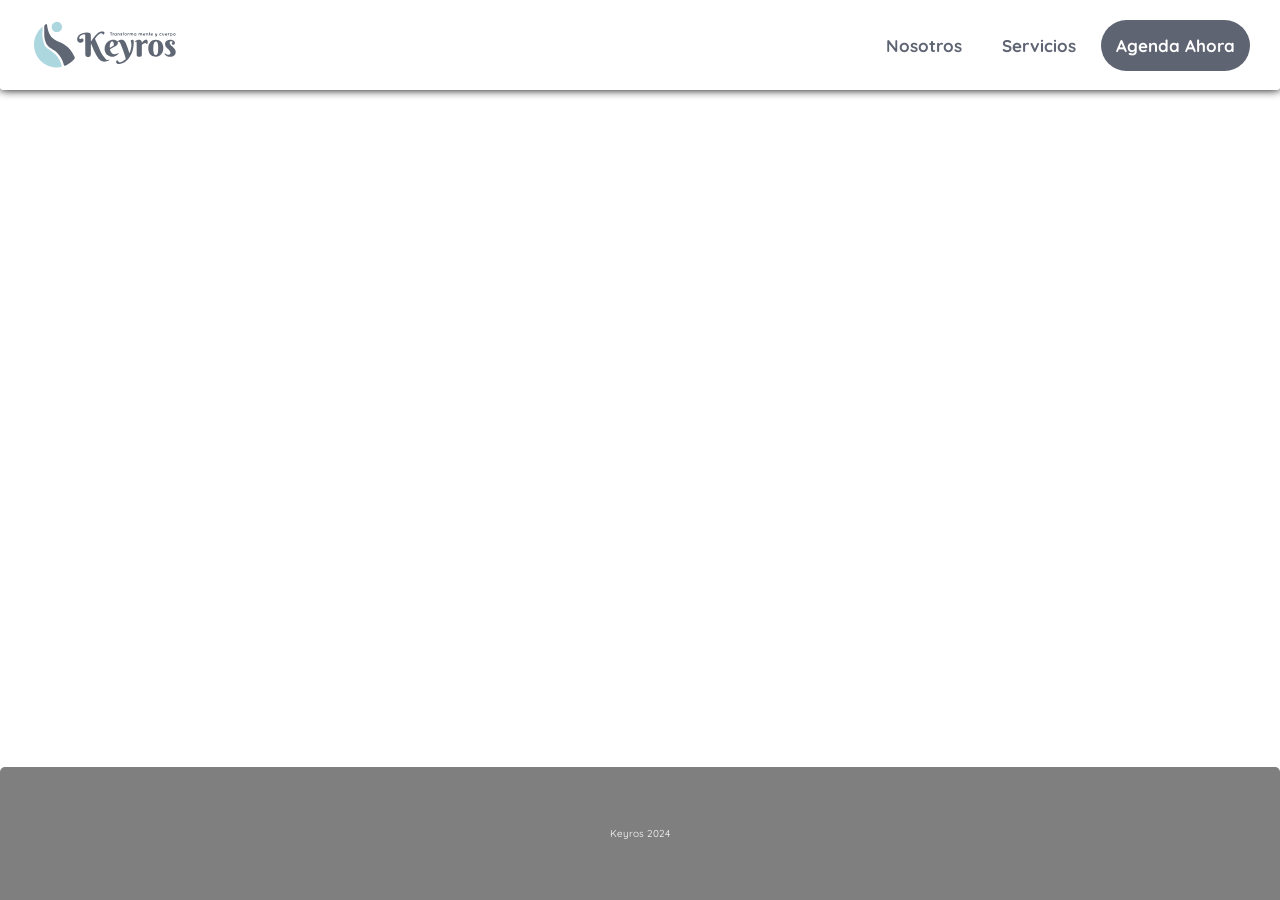
==== index.html @ 04be176e "header mobile, fondo, shadow menu" ====
<!DOCTYPE html>
<html lang="en">
<head>
    <meta charset="UTF-8">
    <meta name="viewport" content="width=device-width, initial-scale=1.0">
    <title>Keyros</title>
    <link rel="stylesheet" href="styles.css">
    <link rel="icon" type="image/png" href="/imgs/page__icon.png">
</head>
<body>

    <header class="header__container">


        <div class="logo">
            <img src="/imgs/logo_main.svg" alt="" class="logo__img">
        </div>

        <input type="checkbox" id="toggle__menu">
        <label for="toggle__menu">
            <img class="menu__icon" src="/imgs/bars-solid-full.svg" alt="">
        </label>
        
        <nav class="menu">
            <ul class="menu__list">
                <li class="menu__item"><a href="">Nosotros</a></li>
                <li class="menu__item"><a href="">Servicios</a></li>
                <li class="menu__item agenda"><a href="">Agenda Ahora</a></li>
            </ul>
        </nav>
        


    </header>

    <main>


    </main>

    <footer>
        <p>Keyros 2024</p>


    </footer>

    
</body>
</html>
---- styles.css ----
@import url('https://fonts.googleapis.com/css2?family=Berkshire+Swash&family=Oswald:wght@200..700&family=Pirata+One&family=Quicksand:wght@300..700&display=swap');



*{
    padding: 0;
    margin: 0;
    box-sizing: border-box;
}

:root{
    --main-light-blue:#add8df;
    --main-blue:#73d4e5;
    --main-dark-blue:#5e6472;
    --main-grey:#7f7f7f;
    --main-pink:#e68ab3;
    --main-orange:#e6a772;
    --main-text: Quicksand;
    --main-titles: Berkshire Swash;
}

html{
    font-size: 62.5%;
    font-family: var(--main-text);

}


body{
    display: flex;
    flex-direction: column;
    min-height: 100vh;
    
}

header {
    position: relative;
    background-color: white;
    height: 90px;
    padding: 0px 30px;
    display: flex;
    justify-content: space-between;
    align-items: center;
    border-radius: 0 0 3px 3px;
    box-shadow: 0 0 10px black;
}

.logo{
    width: 150px;
    height: 100%;
    
}

.logo__img{  
    display: block;
    object-fit: fill;
    height: 100%;
    width: 100%;

}

.menu__list{
    display: flex;
    list-style: none;
    gap: 10px;

}

a{
    text-decoration: none;
    color: var(--main-dark-blue);
    font-weight: bold;
    font-size: 1.7rem;
}

.menu__item{

    padding: 15px;

}


.agenda{

    background-color: var(--main-dark-blue);
    border-radius: 40px;
    
} 

.agenda>a{

    color: white;

}


footer {
    padding: 60px;
    background-color: var(--main-grey);
    text-align: center;
    margin-top: auto;
    border-radius: 5px 5px 0 0;

}

footer>p {
    color:white;
}

#toggle__menu,
.menu__icon {

    display: none;
    width: 50px;
    height: 100%;


}

@media (max-width: 600px) {


    .menu {
        position: absolute;
        top: 90px;
        left: 0;
        width: 0;
        height: 0;
        overflow: hidden;
        opacity: 0;
        border-radius: 0px 0px 5rem 0px;
        transition: width 0.3s ease, height 0.3s ease, opacity 0.3s ease, border-radius 0.3s ease;

    }



    .menu__list {
        width: 100%;
        height: 20rem;
        flex-direction: column;
        justify-content: center;
        align-items: center;
        position: absolute;
        left: 0;
        top: 0;
        

    }

    .menu__list li {
        width: 100%; 
        text-align: center;
        padding: 1.5rem 0;
        border-bottom: 1px solid var(--main-dark-blue);

    
    }

     .menu__list li:last-child {
        border-bottom: none;
    }

    .menu__icon {

        display: block;
        cursor: pointer;

    }

    #toggle__menu:checked ~ .menu{
        height: 20rem;
        width: 100%;
        opacity: 1;
        border-radius: 0px 0px 0px 0px;
    }

   

    header {
        flex-direction: row-reverse;
        height: 90px;
        transition: border-radius 0.3s ease;

    }

   header:has(#toggle__menu:checked) {
        border-radius: 0 0 0 0;
    }



}
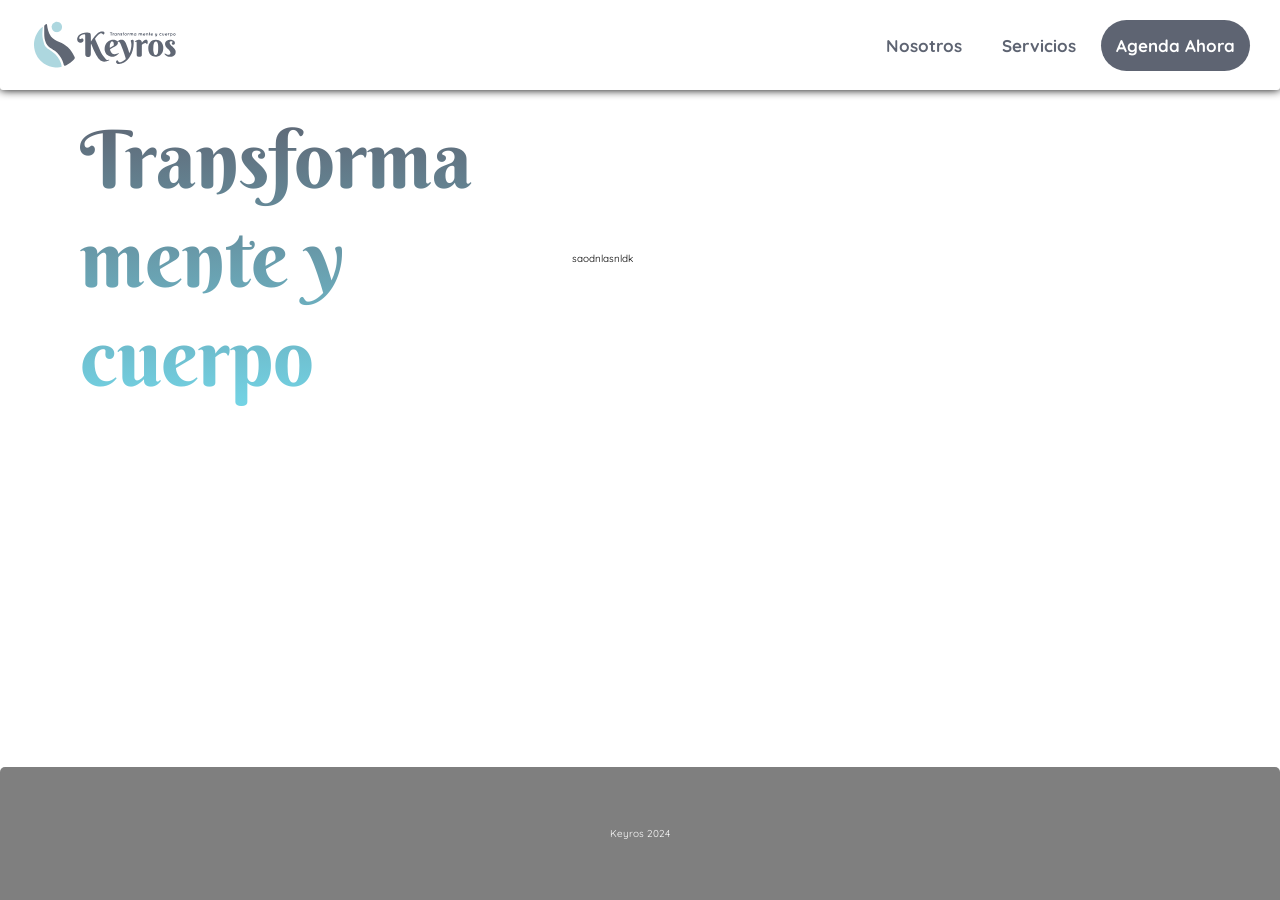
==== commit ed145544: "titull" ====
--- a/index.html
+++ b/index.html
@@ -1,12 +1,15 @@
 <!DOCTYPE html>
 <html lang="en">
+
 <head>
     <meta charset="UTF-8">
     <meta name="viewport" content="width=device-width, initial-scale=1.0">
     <title>Keyros</title>
     <link rel="stylesheet" href="styles.css">
+    <link rel="stylesheet" href="index.css">
     <link rel="icon" type="image/png" href="/imgs/page__icon.png">
 </head>
+
 <body>
 
     <header class="header__container">
@@ -16,11 +19,14 @@
             <img src="/imgs/logo_main.svg" alt="" class="logo__img">
         </div>
 
+        <div class=" logo logo__mobile"><img src="/imgs/page__icon.png" alt="" class="logo__img">
+        </div>
+
         <input type="checkbox" id="toggle__menu">
         <label for="toggle__menu">
             <img class="menu__icon" src="/imgs/bars-solid-full.svg" alt="">
         </label>
-        
+
         <nav class="menu">
             <ul class="menu__list">
                 <li class="menu__item"><a href="">Nosotros</a></li>
@@ -28,12 +34,32 @@
                 <li class="menu__item agenda"><a href="">Agenda Ahora</a></li>
             </ul>
         </nav>
-        
-
 
     </header>
 
     <main>
+
+        <section class="container__main__page">
+
+
+
+            <div class="main__title">
+
+                <h1>Transforma <br> mente y  <br>cuerpo </h1>
+
+            </div>
+
+            <div class="main__image">
+
+                <p>saodnlasnldk</p>
+
+
+            </div>
+
+
+
+
+        </section>
 
 
     </main>
@@ -44,6 +70,7 @@
 
     </footer>
 
-    
+
 </body>
+
 </html>
--- a/styles.css
+++ b/styles.css
@@ -34,7 +34,8 @@
 }
 
 header {
-    position: relative;
+    position: fixed;
+    width: 100%;
     background-color: white;
     height: 90px;
     padding: 0px 30px;
@@ -59,8 +60,14 @@
 
 }
 
+.logo__mobile{
+
+    display: none;
+}
+
 .menu__list{
     display: flex;
+    align-items: center;
     list-style: none;
     gap: 10px;
 
@@ -71,6 +78,13 @@
     color: var(--main-dark-blue);
     font-weight: bold;
     font-size: 1.7rem;
+    transition: all 0.3s;
+    
+}
+
+a:hover{
+
+    color: #73d4e5;
 }
 
 .menu__item{
@@ -84,13 +98,33 @@
 
     background-color: var(--main-dark-blue);
     border-radius: 40px;
+    transition: all 0.3s;
     
 } 
 
+.agenda:hover{
+
+    background-color: #73d4e5;
+    transform: translateY(-3px);
+
+}
+
 .agenda>a{
 
     color: white;
 
+}
+
+main{
+
+    margin-top: 90px;
+}
+
+h1{
+
+    font-family: var(--main-titles);
+    color: var(--main-dark-blue);
+    
 }
 
 
@@ -118,6 +152,18 @@
 }
 
 @media (max-width: 600px) {
+
+    .logo{
+
+        display: none;
+    }
+
+    .logo__mobile{
+
+        display: block;
+        height: 80%;
+        width: auto;
+    }
 
 
     .menu {
@@ -130,13 +176,14 @@
         opacity: 0;
         border-radius: 0px 0px 5rem 0px;
         transition: width 0.3s ease, height 0.3s ease, opacity 0.3s ease, border-radius 0.3s ease;
-
+        background-color: white;
     }
 
 
 
     .menu__list {
         width: 100%;
+        gap: 0;
         height: 20rem;
         flex-direction: column;
         justify-content: center;
@@ -150,15 +197,18 @@
 
     .menu__list li {
         width: 100%; 
-        text-align: center;
-        padding: 1.5rem 0;
+        display: flex;
+        align-items: center;
+        justify-content: center;
+        padding: 2rem 0;
+        /* border-bottom: 1px solid var(--main-dark-blue); */
+
+    
+    }
+
+     .menu__list li:first-child {
         border-bottom: 1px solid var(--main-dark-blue);
-
-    
-    }
-
-     .menu__list li:last-child {
-        border-bottom: none;
+        border-top: 1px solid var(--main-dark-blue);
     }
 
     .menu__icon {
--- a/index.css
+++ b/index.css
@@ -0,0 +1,24 @@
+main{
+    padding: 20px 80px;
+
+}
+
+.container__main__page{
+
+    display: flex;
+    align-items: center;
+    gap: 100px;
+
+}
+
+
+
+h1{
+
+ font-size: 80px;
+ font-weight: 500;
+ background: linear-gradient(to bottom, var(--main-dark-blue), var(--main-blue));
+ -webkit-background-clip: text;
+background-clip: text;
+-webkit-text-fill-color: transparent;
+}
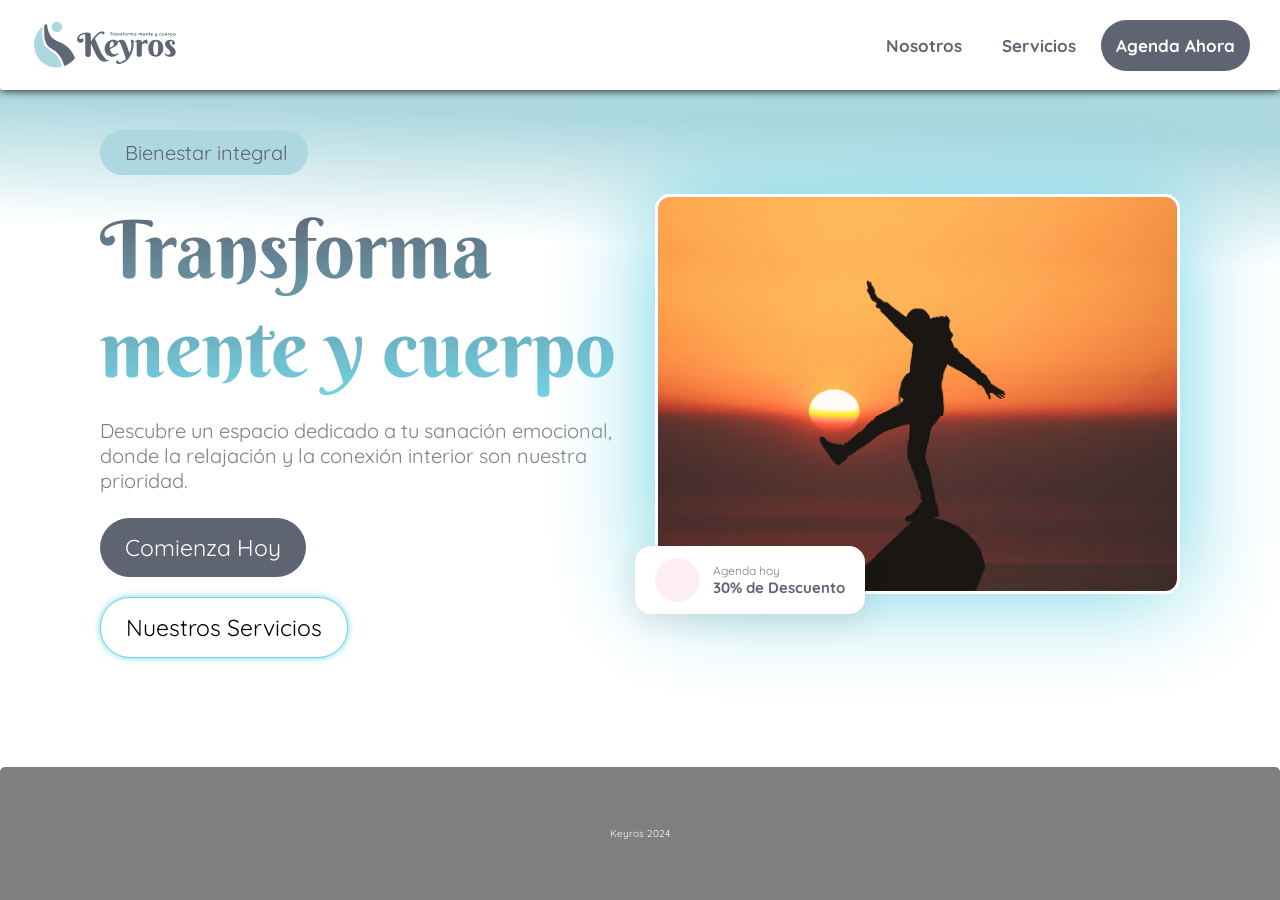
==== commit 4224c621: "primera pagina" ====
--- a/index.html
+++ b/index.html
@@ -45,16 +45,41 @@
 
             <div class="main__title">
 
-                <h1>Transforma <br> mente y  <br>cuerpo </h1>
+                <div class="floating__text">
+                    <p><img src="" alt=""> Bienestar integral</p>
+                </div>
 
+                <h1>Transforma <br> mente y cuerpo </h1>
+                <div class="menu__buttons">
+
+                    <p class="description__text">Descubre un espacio dedicado a tu sanación emocional, donde la relajación y la conexión interior
+                        son nuestra prioridad.</p>
+
+                    <button class="start">
+                        <p>Comienza Hoy</p>
+                    </button>
+                    <button class="services">
+                        <p>Nuestros Servicios</p>
+                    </button>
+
+
+                </div>
             </div>
 
             <div class="main__image">
 
-                <p>saodnlasnldk</p>
+                <img src="/imgs/contraluz-silueta-atardecer.jpg" alt="">
+                <div class="float__card">
+                    <div class="float__card__icon">
+                        <img src="/imgs/icono-hoja.svg" alt="">
+                    </div>
+                    <div>
+                        <p class="float__card__label">Agenda hoy</p>
+                        <p class="float__card__texto">30% de Descuento</p>
+                    </div>
 
 
-            </div>
+                </div>
 
 
 
--- a/styles.css
+++ b/styles.css
@@ -23,6 +23,11 @@
     font-size: 62.5%;
     font-family: var(--main-text);
 
+}
+
+button{
+
+    font-family: var(--main-text);
 }
 
 
@@ -44,6 +49,7 @@
     align-items: center;
     border-radius: 0 0 3px 3px;
     box-shadow: 0 0 10px black;
+    z-index: 10;
 }
 
 .logo{
--- a/index.css
+++ b/index.css
@@ -1,24 +1,185 @@
-main{
+main {
     padding: 20px 80px;
+background: RGBA(173, 216, 223, 100);
+background: linear-gradient(182deg,rgba(173, 216, 223, 1) 8%, rgba(255, 255, 255, 1) 27%);
+}
+
+.container__main__page {
+
+    display: flex;
+    flex-wrap: wrap;
+    align-items: center;
+    gap: 30px;
+    height: fit-content;
+    width: 100%;
+    padding: 20px;
+    
+
 
 }
 
-.container__main__page{
+.main__title {
+
+    flex: 1 1 350px;
+
+}
+
+.main__image {
+    width: 200px;
+    position: relative;
+    box-shadow: 0 0 100px var(--main-blue);
+    flex: 1 1 350px;
+    height: 400px;
+    border-radius: 15px;
+    transition: all 0.3s;
+
+
+
+}
+
+.main__image:hover{
+
+    transform: rotate(1deg) scale(1.02);
+
+
+}
+
+.main__image>img {
+    height: 100%;
+    width: 100%;
+    object-fit: cover;
+    border-radius: 15px;
+    border: 3px white solid;
+
+
+
+}
+
+.float__card {
+    position: absolute;
+    bottom: -20px;
+    left: -20px;
+    background: white;
+    border-radius: 16px;
+    padding: 12px 20px;
+    display: flex;
+    align-items: center;
+    gap: 14px;
+    box-shadow: 0 8px 30px rgba(0, 0, 0, 0.1);
+}
+
+.float__card__icon {
+    width: 44px;
+    height: 44px;
+    background: rgba(230, 138, 179, 0.15);
+    border-radius: 50%;
+    display: flex;
+    align-items: center;
+    justify-content: center;
+}
+
+.float__card__label {
+    font-size: 1.2rem;
+    color: var(--main-grey);
+}
+
+.float__card__texto {
+    font-size: 1.5rem;
+    font-weight: bold;
+    color: var(--main-dark-blue);
+}
+
+.menu__buttons {
 
     display: flex;
-    align-items: center;
-    gap: 100px;
+    flex-direction: column;
+
+
+
+
+}
+
+.floating__text {
+    width: fit-content;
+    background-color: var(--main-light-blue);
+    padding: 10px 20px;
+    border-radius: 30px;
+    color: var(--main-dark-blue);
+    font-size: 2rem;
+    margin-bottom: 25px;
+
+
+
+}
+
+.start,
+.services {
+    background-color: white;
+    width: fit-content;
+    border-radius: 30px;
+    font-size: 2.3rem;
+    padding: 15px 25px;
+    border: none;
+
+
+
+}
+
+.start {
+    margin-bottom: 20px;
+    color: white;
+    background-color: var(--main-dark-blue);
+    transition: all 0.3s;
+
+}
+
+.start:hover {
+
+    transform: translatey(-3px);
+    background-color: var(--main-blue);
+
+
+}
+
+.services {
+
+    border: solid 1px var(--main-blue);
+    box-shadow: 0 0 7px var(--main-blue);
+    transition: all 0.2s;
+
+
+}
+
+.services:hover {
+
+    background-color: #7f7f7f3f;
+
+
+
+}
+
+
+.description__text {
+
+    color: var(--main-grey);
+    font-size: 2rem;
+    margin-bottom: 25px;
+
+
 
 }
 
 
 
-h1{
 
- font-size: 80px;
- font-weight: 500;
- background: linear-gradient(to bottom, var(--main-dark-blue), var(--main-blue));
- -webkit-background-clip: text;
-background-clip: text;
--webkit-text-fill-color: transparent;
+h1 {
+
+    font-size: clamp(8rem, 6vw, 9rem);
+    font-weight: 500;
+    width: 100%;
+    background: linear-gradient(to bottom, var(--main-dark-blue), var(--main-blue));
+    -webkit-background-clip: text;
+    background-clip: text;
+    -webkit-text-fill-color: transparent;
+    margin-bottom: 20px;
 }
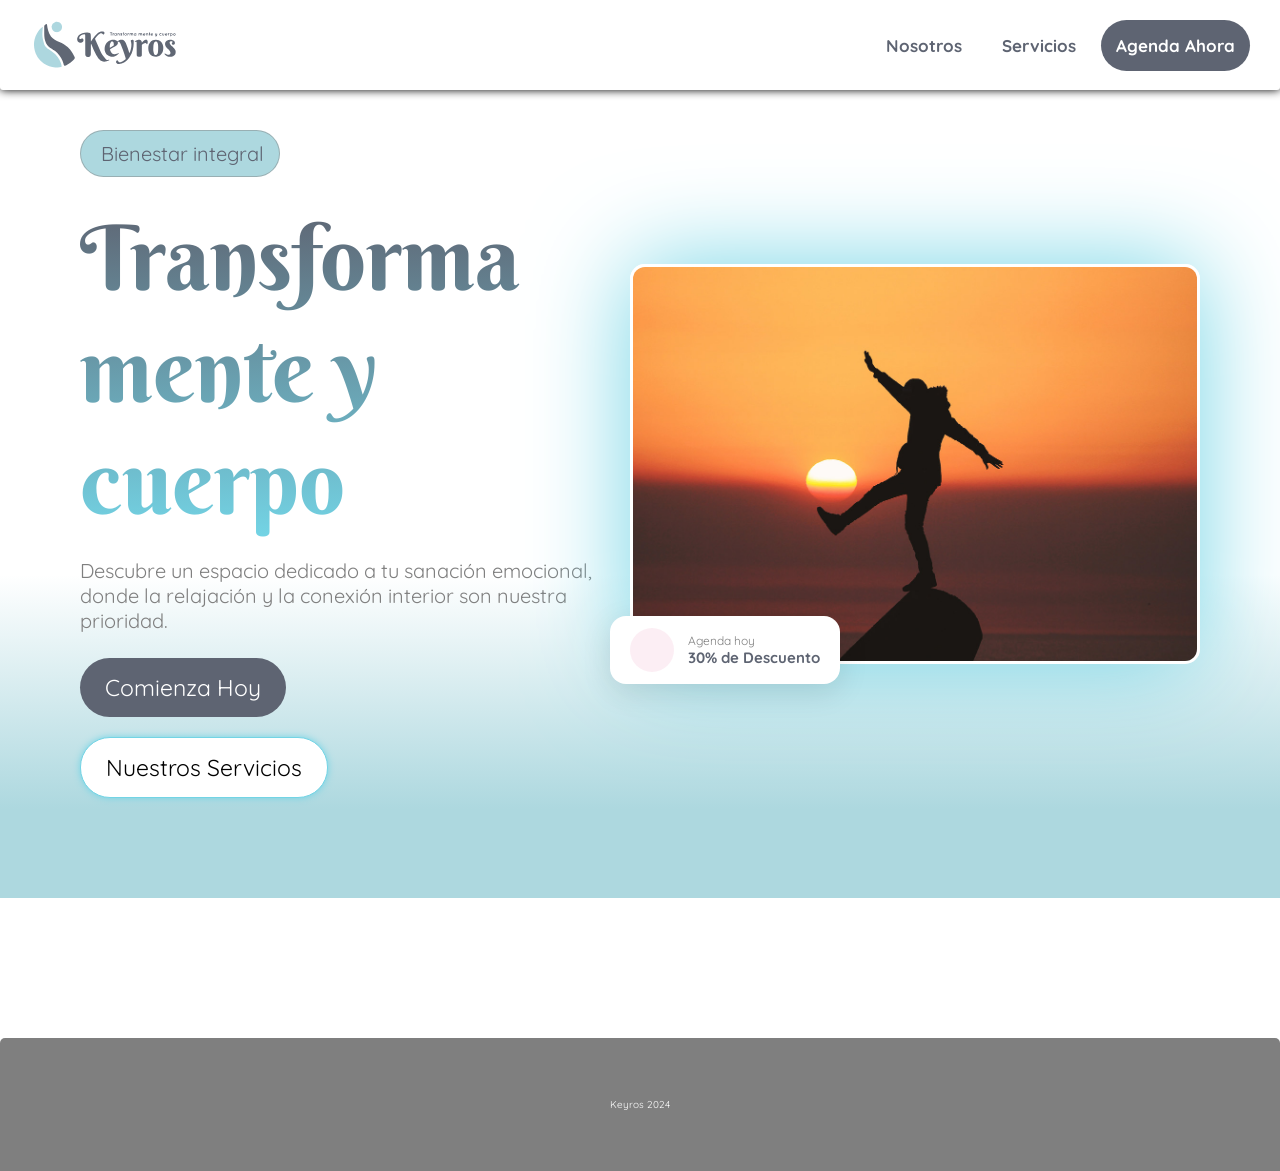
==== commit f25e4884: "mejora titulo" ====
--- a/index.html
+++ b/index.html
@@ -12,7 +12,7 @@
 
 <body>
 
-    <header class="header__container">
+    <header class="header__container ">
 
 
         <div class="logo">
@@ -39,7 +39,7 @@
 
     <main>
 
-        <section class="container__main__page">
+        <section class="container__main__page background__gradient1">
 
 
 
@@ -49,7 +49,7 @@
                     <p><img src="" alt=""> Bienestar integral</p>
                 </div>
 
-                <h1>Transforma <br> mente y cuerpo </h1>
+                <h1>Transforma mente y cuerpo </h1>
                 <div class="menu__buttons">
 
                     <p class="description__text">Descubre un espacio dedicado a tu sanación emocional, donde la relajación y la conexión interior
@@ -86,6 +86,12 @@
 
         </section>
 
+        <section class="container__main__page">
+
+
+
+        </section>
+
 
     </main>
 
--- a/styles.css
+++ b/styles.css
@@ -167,7 +167,7 @@
     .logo__mobile{
 
         display: block;
-        height: 80%;
+        height: 55%;
         width: auto;
     }
 
--- a/index.css
+++ b/index.css
@@ -1,8 +1,5 @@
-main {
-    padding: 20px 80px;
-background: RGBA(173, 216, 223, 100);
-background: linear-gradient(182deg,rgba(173, 216, 223, 1) 8%, rgba(255, 255, 255, 1) 27%);
-}
+
+
 
 .container__main__page {
 
@@ -12,15 +9,22 @@
     gap: 30px;
     height: fit-content;
     width: 100%;
-    padding: 20px;
+    padding: 40px 80px 100px 80px;
     
+    
+}
+.background__gradient1{
+
+    background: RGBA(173, 216, 223, 100);
+    background: linear-gradient(0deg,rgba(173, 216, 223, 1) 11%, rgba(255, 255, 255, 1) 40%);
 
 
 }
 
 .main__title {
 
-    flex: 1 1 350px;
+    flex: 1 1 300px;
+    min-width: 0;
 
 }
 
@@ -102,8 +106,9 @@
 .floating__text {
     width: fit-content;
     background-color: var(--main-light-blue);
-    padding: 10px 20px;
+    padding: 10px 15px;
     border-radius: 30px;
+    border: 1px solid #7f7f7f75;
     color: var(--main-dark-blue);
     font-size: 2rem;
     margin-bottom: 25px;
@@ -174,7 +179,7 @@
 
 h1 {
 
-    font-size: clamp(8rem, 6vw, 9rem);
+    font-size: clamp(5.5rem, 10vw, 9rem);
     font-weight: 500;
     width: 100%;
     background: linear-gradient(to bottom, var(--main-dark-blue), var(--main-blue));
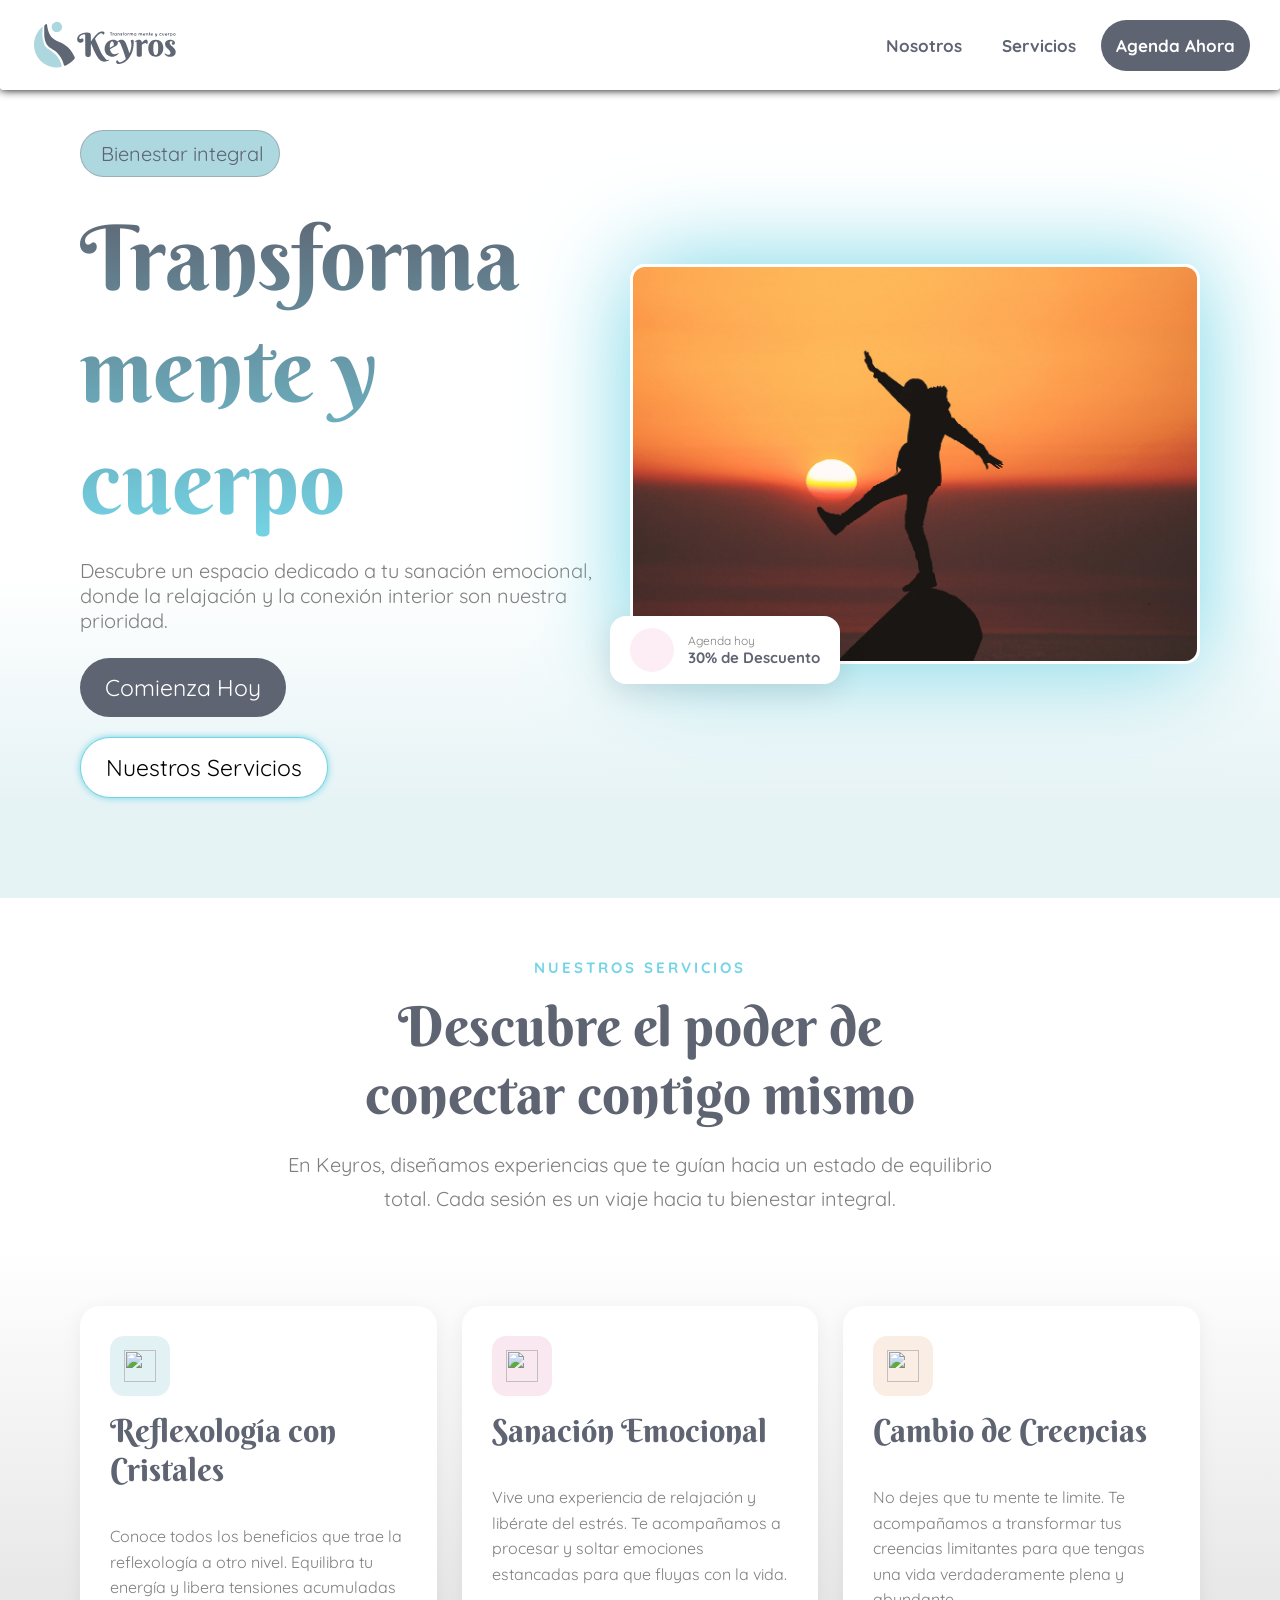
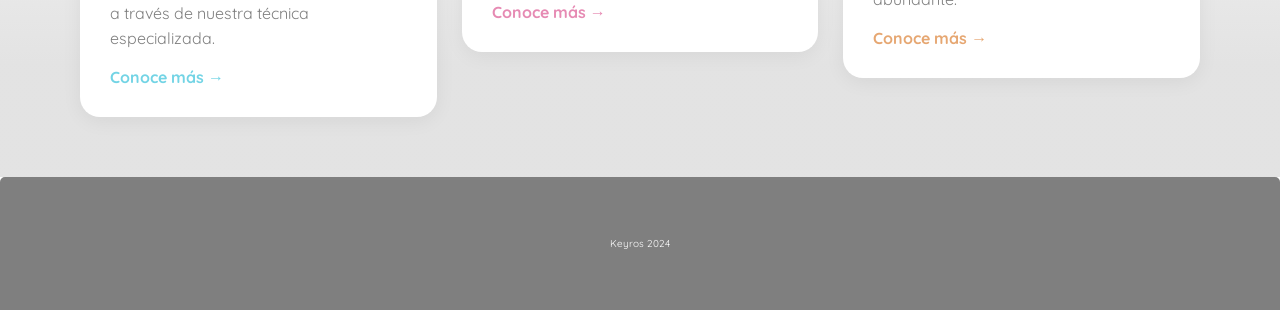
==== commit eb0acdf6: "cards pagina principal" ====
--- a/index.html
+++ b/index.html
@@ -52,7 +52,8 @@
                 <h1>Transforma mente y cuerpo </h1>
                 <div class="menu__buttons">
 
-                    <p class="description__text">Descubre un espacio dedicado a tu sanación emocional, donde la relajación y la conexión interior
+                    <p class="description__text">Descubre un espacio dedicado a tu sanación emocional, donde la
+                        relajación y la conexión interior
                         son nuestra prioridad.</p>
 
                     <button class="start">
@@ -69,6 +70,7 @@
             <div class="main__image">
 
                 <img src="/imgs/contraluz-silueta-atardecer.jpg" alt="">
+                
                 <div class="float__card">
                     <div class="float__card__icon">
                         <img src="/imgs/icono-hoja.svg" alt="">
@@ -80,23 +82,75 @@
 
 
                 </div>
+            </div>
 
 
 
 
         </section>
 
-        <section class="container__main__page">
+        <section class="services__header">
 
+            <p class="services__text">Nuestros Servicios</p>
 
+            <h2 class="services__title">Descubre el poder de <br> conectar contigo mismo</h2>
+
+            <p class="services__subtitle">En Keyros, diseñamos experiencias que te guían hacia un estado de equilibrio
+
+                total. Cada sesión es un viaje hacia tu bienestar integral.</p>
 
         </section>
 
+
+        <section class="cards__section background__gradient2">
+
+            <div class="service__card">
+                <div class="card__icon card__icon__blue">
+                    <img src="" alt="">
+                </div>
+
+                <h3 class="card__title">Reflexología con Cristales</h3>
+
+                <p class="card__description">Conoce todos los beneficios que trae la reflexología a otro nivel.
+                    Equilibra tu energía y libera tensiones acumuladas a través de nuestra técnica especializada.</p>
+
+                <a href="" class="card__link  link__color__blue">Conoce más →</a>
+            </div>
+
+            <div class="service__card">
+                <div class="card__icon card__icon__pink">
+                    <img src="" alt="">
+                </div>
+
+                <h3 class="card__title">Sanación Emocional</h3>
+
+                <p class="card__description">Vive una experiencia de relajación y libérate del estrés. Te acompañamos a
+                    procesar y soltar emociones estancadas para que fluyas con la vida.</p>
+
+                <a href="" class="card__link  link__color__pink">Conoce más →</a>
+            </div>
+
+            <div class="service__card">
+                <div class="card__icon card__icon__orange">
+                    <img src="" alt="">
+                </div>
+
+                <h3 class="card__title">Cambio de Creencias</h3>
+
+                <p class="card__description">No dejes que tu mente te limite. Te acompañamos a transformar tus creencias
+                    limitantes para que tengas una vida verdaderamente plena y abundante.</p>
+
+                <a href="" class="card__link link__color__orange">Conoce más →</a>
+            </div>
+
+        </section>
 
     </main>
 
     <footer>
         <p>Keyros 2024</p>
+
+
 
 
     </footer>
--- a/styles.css
+++ b/styles.css
@@ -2,40 +2,40 @@
 
 
 
-*{
+* {
     padding: 0;
     margin: 0;
     box-sizing: border-box;
 }
 
-:root{
-    --main-light-blue:#add8df;
-    --main-blue:#73d4e5;
-    --main-dark-blue:#5e6472;
-    --main-grey:#7f7f7f;
-    --main-pink:#e68ab3;
-    --main-orange:#e6a772;
+:root {
+    --main-light-blue: #add8df;
+    --main-blue: #73d4e5;
+    --main-dark-blue: #5e6472;
+    --main-grey: #7f7f7f;
+    --main-pink: #e68ab3;
+    --main-orange: #e6a772;
     --main-text: Quicksand;
     --main-titles: Berkshire Swash;
 }
 
-html{
+html {
     font-size: 62.5%;
     font-family: var(--main-text);
 
 }
 
-button{
+button {
 
     font-family: var(--main-text);
 }
 
 
-body{
+body {
     display: flex;
     flex-direction: column;
     min-height: 100vh;
-    
+
 }
 
 header {
@@ -52,13 +52,13 @@
     z-index: 10;
 }
 
-.logo{
+.logo {
     width: 150px;
     height: 100%;
-    
-}
-
-.logo__img{  
+
+}
+
+.logo__img {
     display: block;
     object-fit: fill;
     height: 100%;
@@ -66,12 +66,12 @@
 
 }
 
-.logo__mobile{
+.logo__mobile {
 
     display: none;
 }
 
-.menu__list{
+.menu__list {
     display: flex;
     align-items: center;
     list-style: none;
@@ -79,58 +79,58 @@
 
 }
 
-a{
+a {
     text-decoration: none;
     color: var(--main-dark-blue);
     font-weight: bold;
     font-size: 1.7rem;
     transition: all 0.3s;
-    
-}
-
-a:hover{
+
+}
+
+a:hover {
 
     color: #73d4e5;
 }
 
-.menu__item{
+.menu__item {
 
     padding: 15px;
 
 }
 
 
-.agenda{
+.agenda {
 
     background-color: var(--main-dark-blue);
     border-radius: 40px;
     transition: all 0.3s;
-    
-} 
-
-.agenda:hover{
+
+}
+
+.agenda:hover {
 
     background-color: #73d4e5;
     transform: translateY(-3px);
 
 }
 
-.agenda>a{
+.agenda>a {
 
     color: white;
 
 }
 
-main{
+main {
 
     margin-top: 90px;
 }
 
-h1{
+h1 {
 
     font-family: var(--main-titles);
     color: var(--main-dark-blue);
-    
+
 }
 
 
@@ -144,7 +144,7 @@
 }
 
 footer>p {
-    color:white;
+    color: white;
 }
 
 #toggle__menu,
@@ -159,12 +159,12 @@
 
 @media (max-width: 600px) {
 
-    .logo{
+    .logo {
 
         display: none;
     }
 
-    .logo__mobile{
+    .logo__mobile {
 
         display: block;
         height: 55%;
@@ -197,22 +197,22 @@
         position: absolute;
         left: 0;
         top: 0;
-        
+
 
     }
 
     .menu__list li {
-        width: 100%; 
+        width: 100%;
         display: flex;
         align-items: center;
         justify-content: center;
         padding: 2rem 0;
         /* border-bottom: 1px solid var(--main-dark-blue); */
 
-    
-    }
-
-     .menu__list li:first-child {
+
+    }
+
+    .menu__list li:first-child {
         border-bottom: 1px solid var(--main-dark-blue);
         border-top: 1px solid var(--main-dark-blue);
     }
@@ -224,14 +224,14 @@
 
     }
 
-    #toggle__menu:checked ~ .menu{
+    #toggle__menu:checked~.menu {
         height: 20rem;
         width: 100%;
         opacity: 1;
         border-radius: 0px 0px 0px 0px;
     }
 
-   
+
 
     header {
         flex-direction: row-reverse;
@@ -240,11 +240,10 @@
 
     }
 
-   header:has(#toggle__menu:checked) {
+    header:has(#toggle__menu:checked) {
         border-radius: 0 0 0 0;
     }
 
 
 
-}
-
+}
--- a/index.css
+++ b/index.css
@@ -12,14 +12,22 @@
     padding: 40px 80px 100px 80px;
     
     
+    
 }
 .background__gradient1{
 
     background: RGBA(173, 216, 223, 100);
-    background: linear-gradient(0deg,rgba(173, 216, 223, 1) 11%, rgba(255, 255, 255, 1) 40%);
-
-
-}
+    background: linear-gradient(0deg,#add8df50 11%, rgba(255, 255, 255, 1) 40%);
+
+
+}
+
+.background__gradient2{
+
+    background: #7F7F7F;
+    background: linear-gradient(0deg,rgba(127, 127, 127, 0.22) 21%, rgba(255, 255, 255, 1) 100%);
+}
+
 
 .main__title {
 
@@ -29,7 +37,7 @@
 }
 
 .main__image {
-    width: 200px;
+    
     position: relative;
     box-shadow: 0 0 100px var(--main-blue);
     flex: 1 1 350px;
@@ -174,9 +182,6 @@
 
 }
 
-
-
-
 h1 {
 
     font-size: clamp(5.5rem, 10vw, 9rem);
@@ -187,4 +192,179 @@
     background-clip: text;
     -webkit-text-fill-color: transparent;
     margin-bottom: 20px;
+
+}
+
+.services__header {
+    text-align: center;
+    padding: 60px 80px 30px 80px;
+    max-width: 900px;
+    margin: 0 auto;
+
+
+}
+
+.services__text {
+    font-size: 1.5rem;
+    font-weight: bold;
+    letter-spacing: 3px;
+    text-transform: uppercase;
+    color: var(--main-blue);
+    margin-bottom: 15px;
+
+}
+
+.services__title {
+    font-family: var(--main-titles);
+    font-size: clamp(3rem, 5vw, 5.5rem);
+    color: var(--main-dark-blue);
+    margin-bottom: 20px;
+    font-weight: 500;
+
+    
+}
+
+.services__subtitle {
+    font-size: 2rem;
+    color: var(--main-grey);
+    line-height: 1.7;
+
+
+}
+
+
+
+.cards__section {
+    display: flex;
+    flex-wrap: wrap;       
+    gap: 25px;
+    padding: 60px 80px;
+    justify-content: center;
+
+
+}
+
+
+.service__card {
+    background: white;
+    border-radius: 20px;
+    padding: 30px;
+    flex: 1 1 250px;        
+    max-width: 500px;
+    height: fit-content;
+    box-shadow: 0 4px 20px rgba(0, 0, 0, 0.06);
+    display: flex;
+    flex-direction: column;
+    gap: 15px;
+    transition: all 0.3s;
+
+
+
+
+
+
+}
+
+.service__card:hover {
+
+    transform: translateY(-5px);
+    
+
+
+
+}
+
+
+.card__icon {
+    width: 60px;
+    height: 60px;
+    border-radius: 14px;
+    display: flex;
+    align-items: center;
+    justify-content: center;
+    padding: 14px;
+
+
+}
+
+.card__icon img {
+    width: 100%;
+    height: 100%;
+    object-fit: contain;
+
+
+}
+
+.card__icon__blue  { 
+    background-color: rgba(173, 216, 223, 0.35);
+    
+
+
+}
+.card__icon__pink   {
+     background-color: rgba(230, 138, 179, 0.2);  
+     
+
+
+    }
+.card__icon__orange { 
+    background-color: rgba(230, 167, 114, 0.2); 
+    
+    
+    
+}
+
+
+
+
+.card__title {
+    font-family: var(--main-titles);
+    font-size: 3.2rem;
+    color: var(--main-dark-blue);
+    font-weight: 500;
+
+
+}
+
+.card__description {
+    margin-top: 20px;
+    font-size: 1.6rem;
+    color: var(--main-grey);
+    line-height: 1.6;
+    flex: 1;            
+    
+    
+}
+
+.card__link {
+    font-size: 1.6rem;
+    font-weight: bold;
+    text-decoration: none;
+    transition: all 0.2s;
+
+
+}
+
+.link__color__pink{
+
+    color: var(--main-pink);
+
+
+}
+.link__color__blue{
+
+    color: var(--main-blue);
+
+
+}
+.link__color__orange{
+
+    color: var(--main-orange);
+
+
+}
+
+.card__link:hover {
+    color: var(--main-dark-blue);
+    letter-spacing: 0.5px;
 }
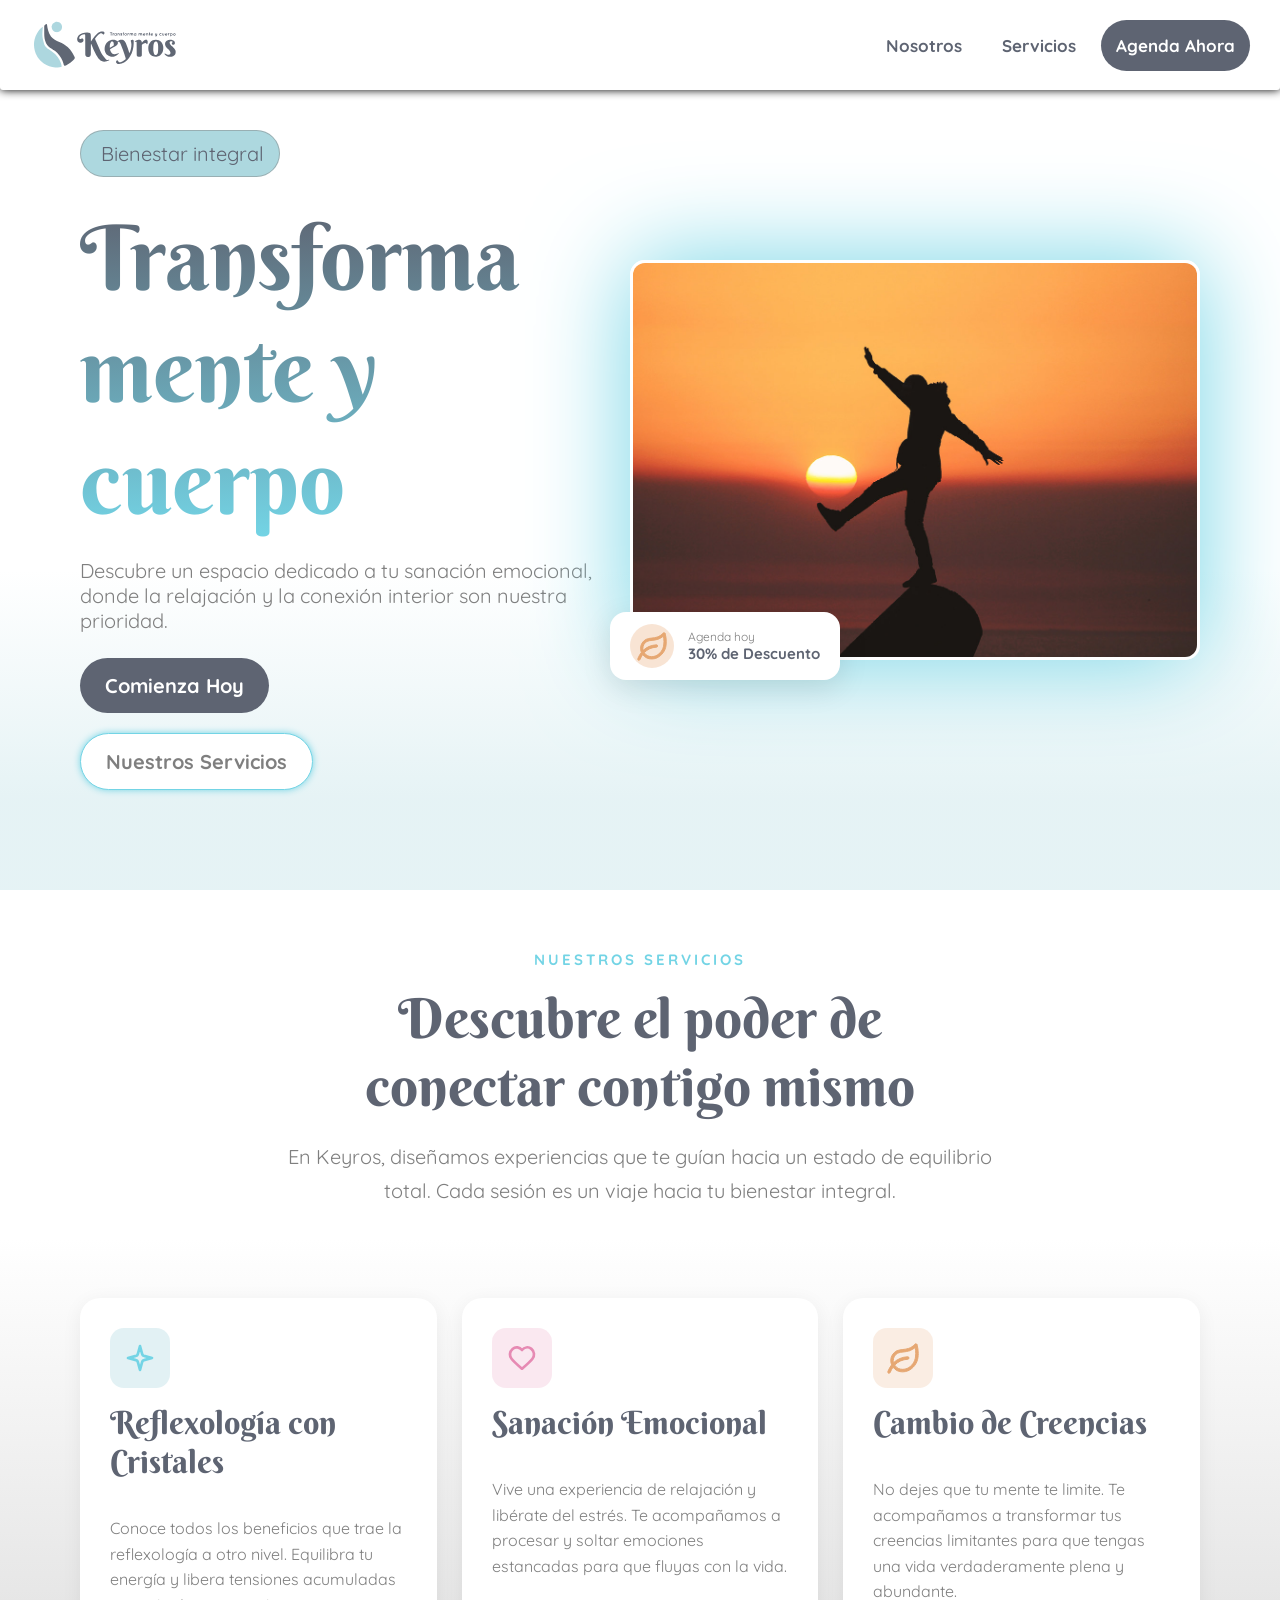
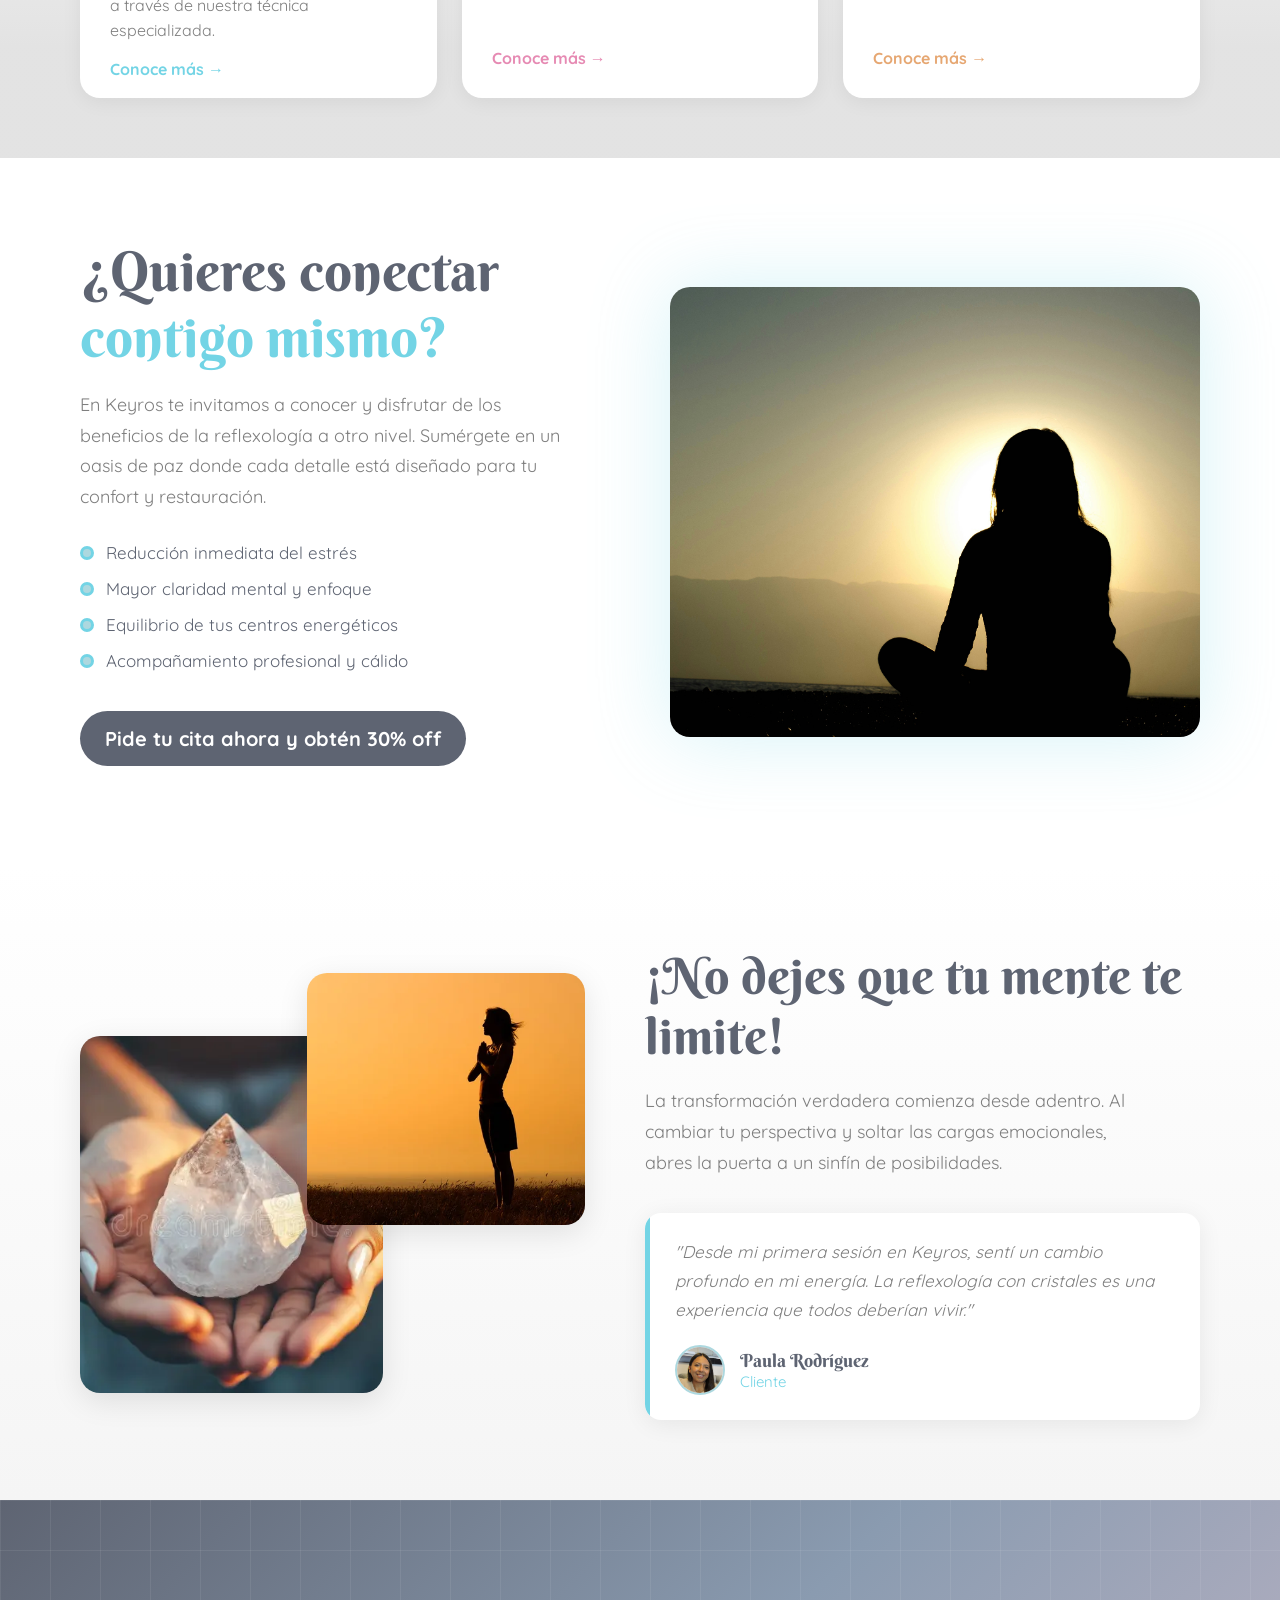
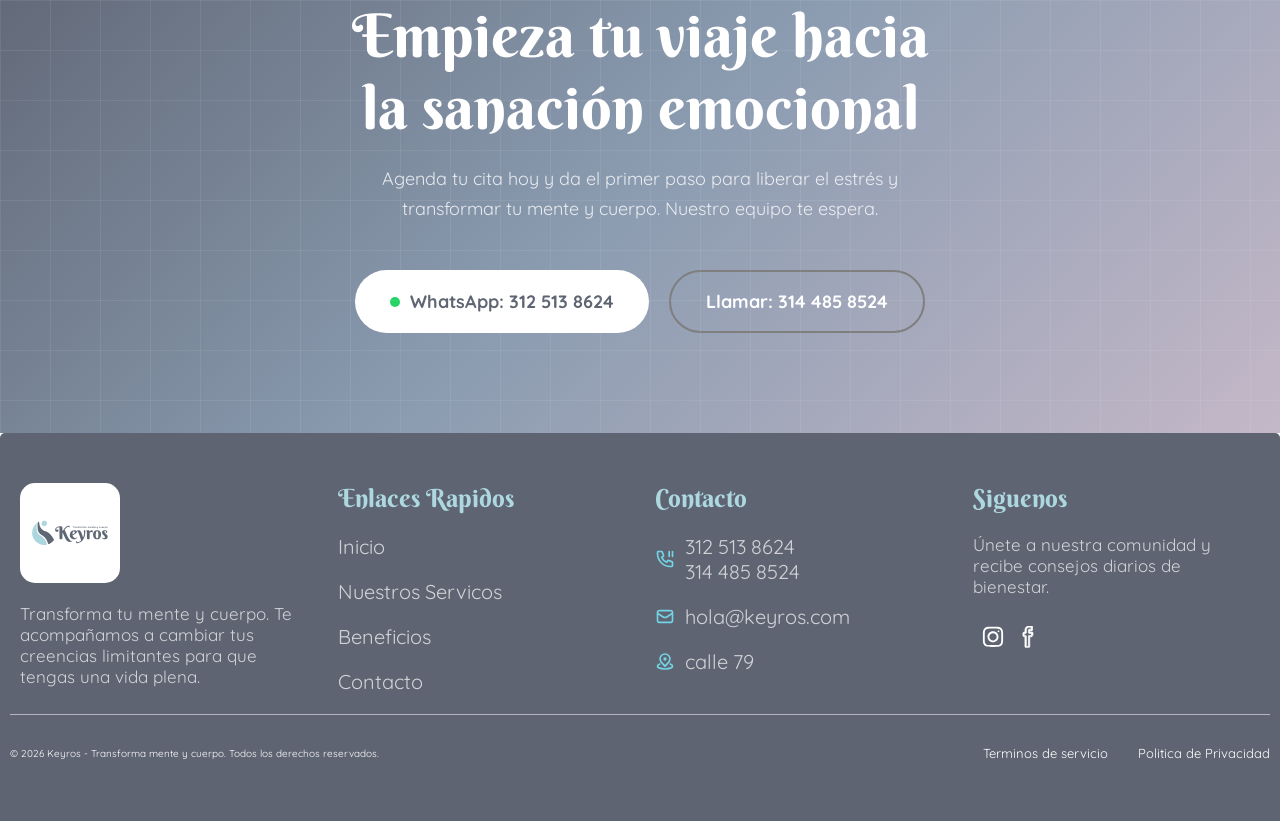
==== commit 60a2eab8: "primera pagina completa" ====
--- a/index.html
+++ b/index.html
@@ -70,10 +70,10 @@
             <div class="main__image">
 
                 <img src="/imgs/contraluz-silueta-atardecer.jpg" alt="">
-                
+
                 <div class="float__card">
                     <div class="float__card__icon">
-                        <img src="/imgs/icono-hoja.svg" alt="">
+                        <img src="/imgs/leaf-svgrepo-com.svg" alt="">
                     </div>
                     <div>
                         <p class="float__card__label">Agenda hoy</p>
@@ -106,7 +106,7 @@
 
             <div class="service__card">
                 <div class="card__icon card__icon__blue">
-                    <img src="" alt="">
+                    <img class="blue" src="/imgs/star-alt-4-svgrepo-com.svg" alt="">
                 </div>
 
                 <h3 class="card__title">Reflexología con Cristales</h3>
@@ -119,7 +119,7 @@
 
             <div class="service__card">
                 <div class="card__icon card__icon__pink">
-                    <img src="" alt="">
+                    <img class="pink" src="/imgs/heart-svgrepo-com.svg" alt="">
                 </div>
 
                 <h3 class="card__title">Sanación Emocional</h3>
@@ -132,7 +132,7 @@
 
             <div class="service__card">
                 <div class="card__icon card__icon__orange">
-                    <img src="" alt="">
+                    <img class="orange" src="/imgs/leaf-svgrepo-com.svg" alt="">
                 </div>
 
                 <h3 class="card__title">Cambio de Creencias</h3>
@@ -145,10 +145,218 @@
 
         </section>
 
+        <section class="benefits__section">
+
+
+            <div class="benefits__text">
+
+                <h2 class="benefits__title">
+
+                    ¿Quieres conectar <br>
+
+                    <span class="benefits__title__color">contigo mismo?</span>
+
+                </h2>
+
+                <p class="benefits__description">
+                    En Keyros te invitamos a conocer y disfrutar de los beneficios de la
+                    reflexología a otro nivel. Sumérgete en un oasis de paz donde cada
+                    detalle está diseñado para tu confort y restauración.
+                </p>
+
+                <ul class="benefits__list">
+
+                    <li class="benefit__item">
+
+                        <span class="benefit__dot"></span>
+                        Reducción inmediata del estrés
+
+                    </li>
+                    <li class="benefit__item">
+
+                        <span class="benefit__dot"></span>
+                        Mayor claridad mental y enfoque
+
+                    </li>
+                    <li class="benefit__item">
+
+                        <span class="benefit__dot"></span>
+                        Equilibrio de tus centros energéticos
+
+                    </li>
+                    <li class="benefit__item">
+
+                        <span class="benefit__dot"></span>
+                        Acompañamiento profesional y cálido
+
+                    </li>
+                </ul>
+                <button class="start">
+                    Pide tu cita ahora y obtén 30% off
+                </button>
+            </div>
+            <div class="benefits__img">
+                <img src="/imgs/señora_mirando_el_sol_relajada.jpg" alt="">
+            </div>
+        </section>
+
+        <section class="mind__section">
+
+            <div class="mind__imgs">
+
+                <div class="mind__img mind__img__1">
+                    <img src="imgs/mano_sostiene_cristales_real.webp" alt="">
+                </div>
+
+                <div class="mind__img mind__img__2">
+                    <img src="imgs/paz_persona_libre.jpg" alt="">
+                </div>
+
+            </div>
+
+            <div class="mind__content">
+
+                <h2 class="mind__title">¡No dejes que tu mente te limite!</h2>
+
+                <p class="mind__text">
+                    La transformación verdadera comienza desde adentro. Al cambiar tu
+                    perspectiva y soltar las cargas emocionales, abres la puerta a un
+                    sinfín de posibilidades.
+                </p>
+
+                <div class="testimonio">
+
+                    <div class="testimonial__separator"></div>
+
+                    <div class="testimonial__text">
+
+                        <p class="testimonial__opinion">
+                            "Desde mi primera sesión en Keyros, sentí un cambio profundo
+                            en mi energía. La reflexología con cristales es una experiencia
+                            que todos deberían vivir."
+                        </p>
+                        <div class="testimonial__person">
+                            <img src="/imgs/persona_testimonio.JPG" alt="" class="testimonial__img">
+                            <div>
+                                <p class="name">Paula Rodríguez</p>
+
+                                <p class="client">Cliente</p>
+                            </div>
+
+                        </div>
+                    </div>
+                </div>
+            </div>
+        </section>
+
+        <section class="call__section">
+            <div class="call__background"></div>
+            <div class="call__text">
+                <h2 class="call__title">Empieza tu viaje hacia <br> la sanación emocional</h2>
+                <p class="call__subtitle">
+                    Agenda tu cita hoy y da el primer paso para liberar el estrés y
+                    transformar tu mente y cuerpo. Nuestro equipo te espera.
+                </p>
+                <div class="call__buttons">
+                    <a href="https://wa.me/573125138624" target="_blank" class="call__button call__button__whats">
+                        <span class="call__dot__green"></span>
+                        WhatsApp: 312 513 8624
+                    </a>
+                    <a href="tel:+573144858524" class="call__button call__button__phone">
+                        Llamar: 314 485 8524
+                    </a>
+                </div>
+            </div>
+        </section>
+
     </main>
 
     <footer>
-        <p>Keyros 2024</p>
+        <div class="footer__text">
+            <div class="footer__text__section">
+                <div class="white__logo"><img src="/imgs/logo_main.svg"></div>
+                <div class="footer__paragraph">
+                    <p>Transforma tu mente y cuerpo. Te acompañamos a cambiar tus creencias limitantes para que tengas
+                        una vida plena.</p>
+                </div>
+
+            </div>
+            <div class="footer__text__section">
+                <div class="footer__section__title">
+                    <h3>Enlaces Rapidos</h3>
+                    <nav>
+                        <ul class="footer__list">
+
+                            <li class="footer__list__item"><a href="">Inicio</a></li>
+
+                            <li class="footer__list__item"><a href="">Nuestros Servicos</a></li>
+
+                            <li class="footer__list__item"><a href="">Beneficios</a></li>
+
+                            <li class="footer__list__item"><a href="">Contacto</a></li>
+
+                        </ul>
+                    </nav>
+                </div>
+
+            </div>
+            <div class="footer__text__section">
+                <div class="footer__section__title">
+                    <h3>Contacto</h3>
+                </div>
+                <nav>
+
+                    <ul class="footer__list">
+                        <li class="footer__list__item">
+                            <img src="/imgs/phone-pause-svgrepo-com.svg" alt="" class="footer__link__icon">
+                            <div class="numbers"><a href="">
+                                312 513 8624
+                            </a>
+                            <br>
+                            <a href="">
+                                314 485 8524
+                            </a></div>
+                        </li>
+
+                        <li class="footer__list__item"><img src="/imgs/mail-svgrepo-com.svg" alt="" class="footer__link__icon"><a href="">hola@keyros.com</a></li>
+
+                        <li class="footer__list__item"><img src="/imgs/map-pin-alt-svgrepo-com.svg" alt="" class="footer__link__icon"><a href="">calle 79</a></li>
+
+                    </ul>
+
+                </nav>
+
+            </div>
+            <div class="footer__text__section">
+                <div class="footer__section__title">
+                    <h3>Siguenos</h3>
+                </div>
+
+                <p class="footer__paragraph">Únete a nuestra comunidad y recibe consejos diarios de bienestar.</p>
+
+                <div class="footer__socials">
+
+                    <div class="footer_socials_img"><img class="footer__link__icon" src="imgs/instagram-svgrepo-com.svg" alt=""></div>
+                    <div class="footer_socials_img"><img class="footer__link__icon" src="imgs/facebook-svgrepo-com.svg" alt=""></div>
+
+
+                </div>
+
+
+
+            </div>
+
+        </div>
+        <div class="footer__brand">
+
+            <p class="brand">© 2026 Keyros - Transforma mente y cuerpo. Todos los derechos reservados.</p>
+
+            <ul class="terminos">
+                <li><a href="">Terminos de servicio</a></li>
+                <li><a href="">Politica de Privacidad</a></li>
+            </ul>
+
+        </div>
 
 
 
--- a/styles.css
+++ b/styles.css
@@ -24,6 +24,9 @@
     font-family: var(--main-text);
 
 }
+ul{
+    list-style: none;
+}
 
 button {
 
@@ -135,8 +138,8 @@
 
 
 footer {
-    padding: 60px;
-    background-color: var(--main-grey);
+    padding: 30px 10px;
+    background-color: var(--main-dark-blue);
     text-align: center;
     margin-top: auto;
     border-radius: 5px 5px 0 0;
@@ -156,6 +159,166 @@
 
 
 }
+
+
+.footer__text {
+
+    display: flex;
+    width: 100%;
+    justify-content: space-between;
+    
+    gap: 10px;
+
+}
+
+
+
+.white__logo {
+
+    
+    background-color: white;
+    border-radius: 15px;
+    width: 100px;
+    height: 100px;
+    padding: 10px 10px;
+    
+
+
+}
+
+.white__logo>img{
+
+    width: 100%;
+
+
+
+}
+
+.footer__text__section {
+    width: 25%;
+    color: var(--main-light-blue);
+    padding: 20px 10px;
+
+}
+
+
+.footer__section__title, .footer__section__title>h3{
+
+    font-family: var(--main-titles);
+    font-size: 2.5rem;
+    font-weight: 500;
+    text-align: left;
+
+}
+
+.footer__paragraph>p, .footer__list__item>div>a,.footer__list__item>a, .footer__text__section>p{
+
+    font-family: var(--main-text);
+    color: rgba(255, 255, 255, 0.712);
+    font-size: 2rem;
+    font-weight: 400;
+    text-align: left;
+
+}
+
+.footer__list__item{
+    text-align: left;
+    transition: all 0.2s;
+    margin-top: 20px;
+    display: flex;
+    gap: 10px;
+
+}
+
+.footer__list__item>a:hover,.footer__list__item>div>a:hover{
+
+    color: var(--main-blue);
+}
+
+.footer__paragraph>p, .footer__text__section>p{
+
+    font-size: 1.7rem;
+
+
+
+}
+
+ .footer__paragraph{
+
+    margin-top: 20px;
+    
+
+
+
+}
+
+.footer__list{
+
+    list-style: none;
+    
+}
+.footer__link__icon{
+
+    width: 20px;
+    transition: all 0.2s;
+    
+
+
+}
+.footer__link__icon:hover{
+
+    transform: scale(1.1);
+
+
+}
+
+.footer__socials{
+    margin-top: 30PX;
+    margin-left: 10px;
+    display: flex;
+    gap: 15px;
+}
+.footer_socials_img{
+
+    transform: scale(1.1);
+}
+.footer_socials_img:hover{
+
+    transform: scale(1.1);
+}
+
+.footer__brand{
+    border-top: rgba(255, 255, 255, 0.531) 1px solid;
+    padding: 30px 0px;
+    display: flex;
+    justify-content: space-between;
+    align-items: center;
+
+}
+.terminos>li>a{
+    color: white;
+    font-size: 1.3rem;
+    font-weight: 400;
+
+}
+
+ul>.terminos>li>a:hover{
+
+    color: var(--main-blue);
+
+
+}
+
+.brand{
+
+    color: white;
+}
+
+.terminos{
+    display: flex;
+    gap: 30px;
+}
+
 
 @media (max-width: 600px) {
 
--- a/index.css
+++ b/index.css
@@ -1,6 +1,3 @@
-
-
-
 .container__main__page {
 
     display: flex;
@@ -10,22 +7,23 @@
     height: fit-content;
     width: 100%;
     padding: 40px 80px 100px 80px;
-    
-    
-    
-}
-.background__gradient1{
+
+
+
+}
+
+.background__gradient1 {
 
     background: RGBA(173, 216, 223, 100);
-    background: linear-gradient(0deg,#add8df50 11%, rgba(255, 255, 255, 1) 40%);
-
-
-}
-
-.background__gradient2{
+    background: linear-gradient(0deg, #add8df50 11%, rgba(255, 255, 255, 1) 40%);
+
+
+}
+
+.background__gradient2 {
 
     background: #7F7F7F;
-    background: linear-gradient(0deg,rgba(127, 127, 127, 0.22) 21%, rgba(255, 255, 255, 1) 100%);
+    background: linear-gradient(0deg, rgba(127, 127, 127, 0.22) 21%, rgba(255, 255, 255, 1) 100%);
 }
 
 
@@ -37,7 +35,7 @@
 }
 
 .main__image {
-    
+
     position: relative;
     box-shadow: 0 0 100px var(--main-blue);
     flex: 1 1 350px;
@@ -49,7 +47,7 @@
 
 }
 
-.main__image:hover{
+.main__image:hover {
 
     transform: rotate(1deg) scale(1.02);
 
@@ -83,11 +81,17 @@
 .float__card__icon {
     width: 44px;
     height: 44px;
-    background: rgba(230, 138, 179, 0.15);
+    background: rgba(230, 167, 114, 0.3);
     border-radius: 50%;
     display: flex;
     align-items: center;
     justify-content: center;
+}
+.float__card__icon>img{
+
+    width: 30px;
+    height: 30px;
+
 }
 
 .float__card__label {
@@ -130,9 +134,10 @@
     background-color: white;
     width: fit-content;
     border-radius: 30px;
-    font-size: 2.3rem;
+    font-size: 2rem;
     padding: 15px 25px;
     border: none;
+    font-weight: bold;
 
 
 
@@ -150,12 +155,13 @@
 
     transform: translatey(-3px);
     background-color: var(--main-blue);
+    
 
 
 }
 
 .services {
-
+    color: var(--main-grey);
     border: solid 1px var(--main-blue);
     box-shadow: 0 0 7px var(--main-blue);
     transition: all 0.2s;
@@ -221,7 +227,7 @@
     margin-bottom: 20px;
     font-weight: 500;
 
-    
+
 }
 
 .services__subtitle {
@@ -236,7 +242,7 @@
 
 .cards__section {
     display: flex;
-    flex-wrap: wrap;       
+    flex-wrap: wrap;
     gap: 25px;
     padding: 60px 80px;
     justify-content: center;
@@ -249,9 +255,9 @@
     background: white;
     border-radius: 20px;
     padding: 30px;
-    flex: 1 1 250px;        
+    flex: 1 1 350px;
     max-width: 500px;
-    height: fit-content;
+    height: 400px;
     box-shadow: 0 4px 20px rgba(0, 0, 0, 0.06);
     display: flex;
     flex-direction: column;
@@ -268,7 +274,7 @@
 .service__card:hover {
 
     transform: translateY(-5px);
-    
+
 
 
 
@@ -295,23 +301,25 @@
 
 }
 
-.card__icon__blue  { 
+.card__icon__blue {
     background-color: rgba(173, 216, 223, 0.35);
-    
-
-
-}
-.card__icon__pink   {
-     background-color: rgba(230, 138, 179, 0.2);  
-     
-
-
-    }
-.card__icon__orange { 
-    background-color: rgba(230, 167, 114, 0.2); 
-    
-    
-    
+
+
+
+}
+
+.card__icon__pink {
+    background-color: rgba(230, 138, 179, 0.2);
+
+
+
+}
+
+.card__icon__orange {
+    background-color: rgba(230, 167, 114, 0.2);
+
+
+
 }
 
 
@@ -331,9 +339,9 @@
     font-size: 1.6rem;
     color: var(--main-grey);
     line-height: 1.6;
-    flex: 1;            
-    
-    
+    flex: 1;
+
+
 }
 
 .card__link {
@@ -345,19 +353,21 @@
 
 }
 
-.link__color__pink{
+.link__color__pink {
 
     color: var(--main-pink);
 
 
 }
-.link__color__blue{
+
+.link__color__blue {
 
     color: var(--main-blue);
 
 
 }
-.link__color__orange{
+
+.link__color__orange {
 
     color: var(--main-orange);
 
@@ -367,4 +377,295 @@
 .card__link:hover {
     color: var(--main-dark-blue);
     letter-spacing: 0.5px;
+}
+
+
+
+
+
+.benefits__section {
+    display: flex;
+    flex-wrap: wrap;
+    align-items: center;
+    gap: 60px;
+    padding: 80px 80px;
+}
+
+.benefits__text {
+    flex: 1 1 350px;
+}
+
+.benefits__title {
+    font-family: var(--main-titles);
+    font-size: clamp(3.5rem, 5vw, 5.5rem);
+    font-weight: 500;
+    color: var(--main-dark-blue);
+    margin-bottom: 20px;
+    line-height: 1.2;
+}
+
+.benefits__title__color {
+    color: var(--main-blue);
+}
+
+.benefits__description {
+    font-size: 1.8rem;
+    color: var(--main-grey);
+    line-height: 1.7;
+    margin-bottom: 30px;
+    max-width: 500px;
+}
+
+.benefits__list {
+    list-style: none;
+    display: flex;
+    flex-direction: column;
+    gap: 15px;
+    margin-bottom: 40px;
+}
+
+.benefit__item {
+    display: flex;
+    align-items: center;
+    gap: 12px;
+    font-size: 1.7rem;
+    color: var(--main-dark-blue);
+}
+
+.benefit__dot {
+    width: 14px;
+    height: 14px;
+    min-width: 14px;
+    border-radius: 50%;
+    background-color: var(--main-light-blue);
+    border: 3px solid var(--main-blue);
+}
+
+
+.benefits__img {
+    flex: 1 1 350px;
+    max-width: 550px;
+    height: 450px;
+    border-radius: 20px;
+    overflow: hidden;
+    box-shadow: 0 0 80px rgba(115, 212, 229, 0.3);
+}
+
+.benefits__img img {
+    width: 100%;
+    height: 100%;
+    object-fit: cover;
+}
+
+.mind__section {
+    display: flex;
+    flex-wrap: wrap;
+    align-items: center;
+    gap: 60px;
+    padding: 80px 80px;
+    background: linear-gradient(0deg, rgba(127, 127, 127, 0.08) 0%, rgba(255, 255, 255, 1) 100%);
+}
+
+.mind__imgs {
+    flex: 1 1 300px;
+    position: relative;
+    height: 420px;
+}
+
+.mind__img {
+    border-radius: 20px;
+    overflow: hidden;
+    position: absolute;
+}
+
+.mind__img img {
+    width: 100%;
+    height: 100%;
+    object-fit: cover;
+}
+
+.mind__img__1 {
+    width: 60%;
+    height: 85%;
+    left: 0;
+    bottom: 0;
+    box-shadow: 0 8px 30px rgba(0, 0, 0, 0.10);
+}
+
+.mind__img__2{
+    width: 55%;
+    height: 60%;
+    right: 0;
+    top: 0;
+    box-shadow: 0 8px 30px rgba(0, 0, 0, 0.10);
+}
+
+.mind__content {
+    flex: 1 1 350px;
+}
+
+.mind__title {
+    font-family: var(--main-titles);
+    font-size: clamp(3rem, 4vw, 5rem);
+    color: var(--main-dark-blue);
+    font-weight: 500;
+    margin-bottom: 20px;
+    line-height: 1.2;
+}
+
+.mind__text {
+    font-size: 1.8rem;
+    color: var(--main-grey);
+    line-height: 1.7;
+    margin-bottom: 35px;
+    max-width: 480px;
+}
+
+.testimonio {
+    display: flex;
+    gap: 0;
+    background-color: white;
+    border-radius: 16px;
+    box-shadow: 0 4px 25px rgba(0, 0, 0, 0.07);
+    overflow: hidden;
+}
+
+.testimonial__separator {
+    width: 5px;
+    min-width: 5px;
+    background-color: var(--main-blue);
+    border-radius: 5px 0 0 5px;
+}
+
+.testimonial__text {
+    padding: 25px 25px;
+    display: flex;
+    flex-direction: column;
+    gap: 20px;
+}
+
+.testimonial__opinion {
+    font-size: 1.7rem;
+    color: var(--main-grey);
+    line-height: 1.7;
+    font-style: italic;
+}
+
+.testimonial__person {
+    display: flex;
+    align-items: center;
+    gap: 15px;
+}
+
+.testimonial__img {
+    width: 50px;
+    height: 50px;
+    border-radius: 50%;
+    object-fit: cover;
+    border: 2px solid var(--main-light-blue);
+}
+
+.name {
+    font-family: var(--main-titles);
+    font-size: 1.8rem;
+    color: var(--main-dark-blue);
+    font-weight: 500;
+}
+
+.client{
+    font-size: 1.5rem;
+    color: var(--main-blue);
+}
+
+.call__section {
+    position: relative;
+    padding: 100px 40px;
+    text-align: center;
+    overflow: hidden;
+    background: linear-gradient(135deg, #5e6472 0%, #8a9bb0 50%, #c4b8c8 100%);
+}
+
+.call__background {
+    position: absolute;
+    inset: 0;
+    background-image:
+        linear-gradient(rgba(255, 255, 255, 0.07) 1px, transparent 1px),
+        linear-gradient(90deg, rgba(255, 255, 255, 0.07) 1px, transparent 1px);
+    background-size: 50px 50px;
+    pointer-events: none;
+}
+
+.call__content {
+    position: relative;
+    z-index: 1;
+    max-width: 700px;
+    margin: 0 auto;
+}
+
+.call__title {
+    font-family: var(--main-titles);
+    font-size: clamp(3.5rem, 5vw, 6rem);
+    color: white;
+    font-weight: 500;
+    margin-bottom: 20px;
+    line-height: 1.2;
+}
+
+.call__subtitle {
+    font-size: 1.8rem;
+    color: rgba(255, 255, 255, 0.8);
+    line-height: 1.7;
+    margin-bottom: 45px;
+    max-width: 550px;
+    margin-left: auto;
+    margin-right: auto;
+}
+
+.call__buttons {
+    display: flex;
+    flex-wrap: wrap;
+    gap: 20px;
+    justify-content: center;
+}
+
+.call__button {
+    display: flex;
+    align-items: center;
+    gap: 10px;
+    padding: 18px 35px;
+    border-radius: 50px;
+    font-size: 1.8rem;
+    font-family: var(--main-text);
+    font-weight: bold;
+    text-decoration: none;
+    cursor: pointer;
+    transition: all 0.3s;
+}
+
+.call__button__whats {
+    background-color: white;
+    color: var(--main-dark-blue);
+}
+
+.call__button__whats:hover {
+    background-color: rgba(255, 255, 255, 0.9);
+    transform: translateY(-3px);
+}
+
+.call__button__phone {
+    background-color: transparent;
+    color: white;
+    border: 2px solid var(--main-grey);
+}
+
+.call__button__phone:hover {
+    background-color: var(--main-grey);
+}
+
+.call__dot__green {
+    width: 10px;
+    height: 10px;
+    min-width: 10px;
+    border-radius: 50%;
+    background-color: #25D366;
 }
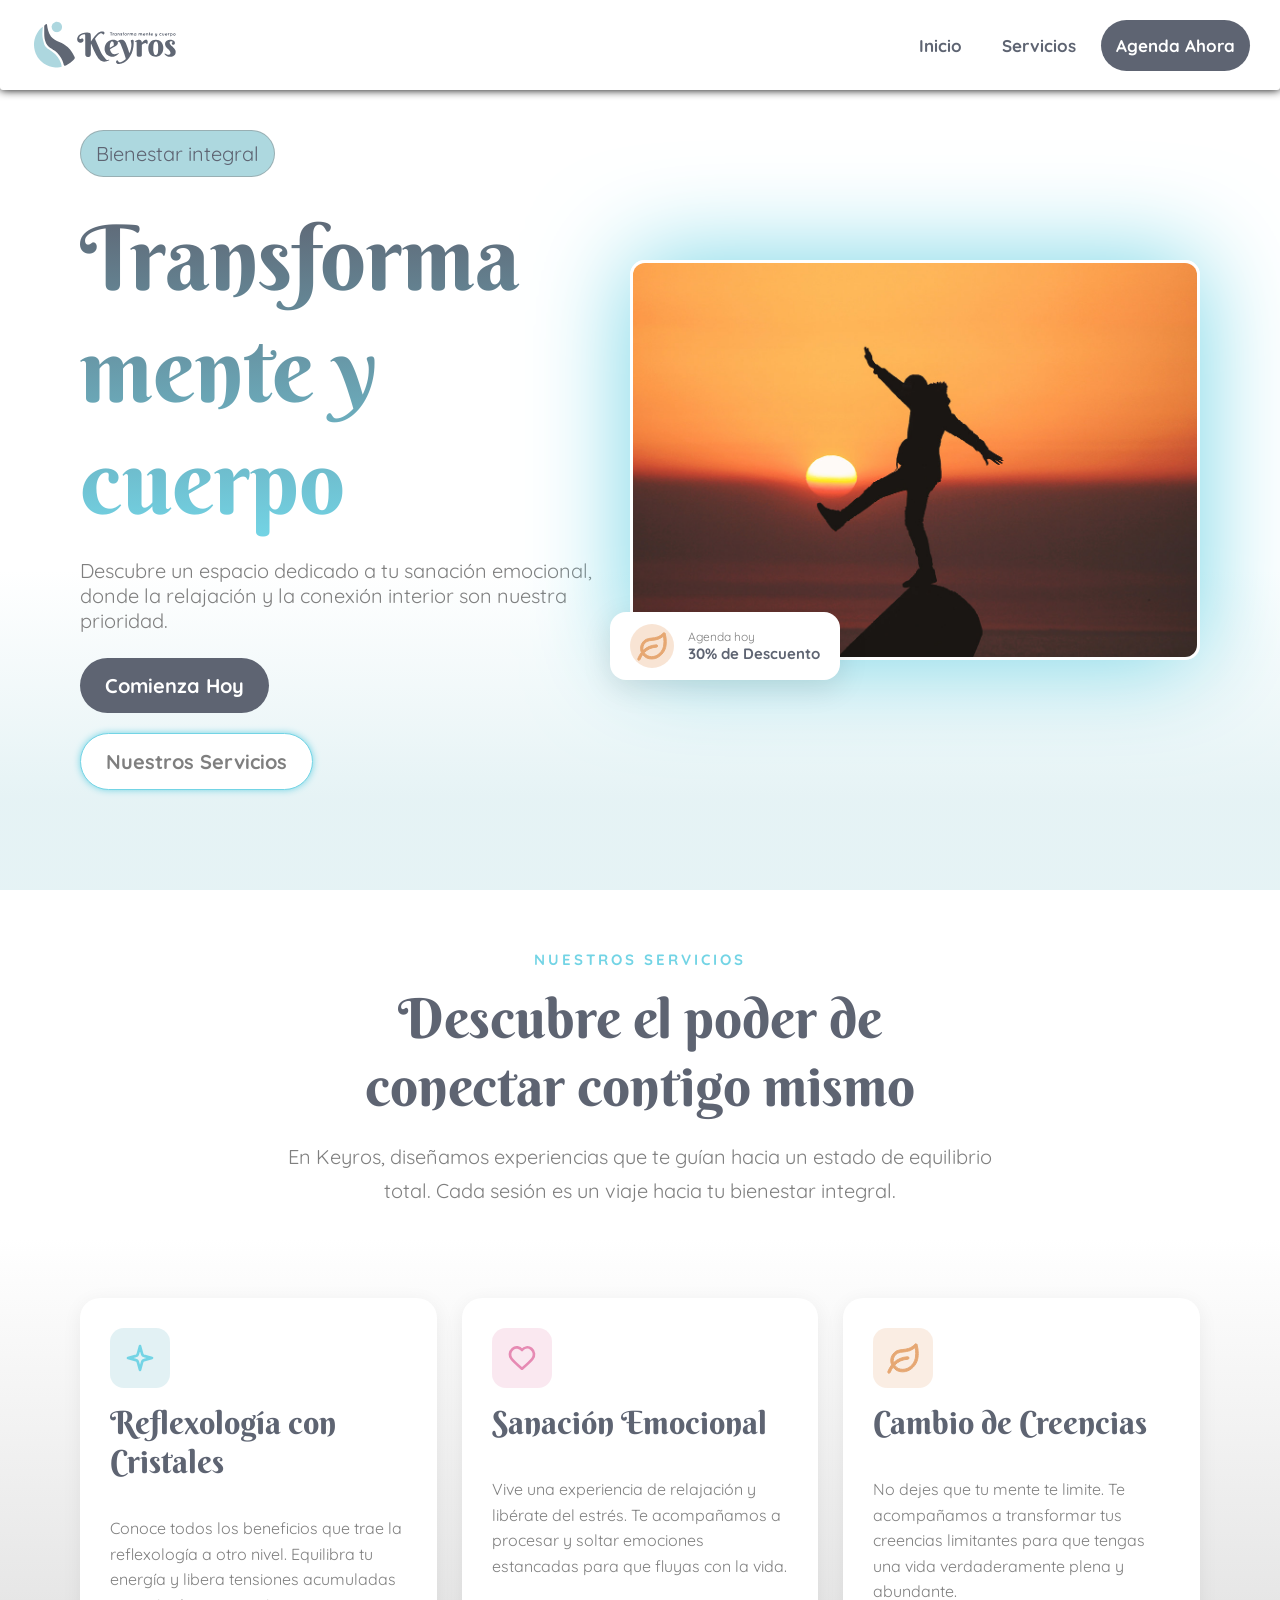
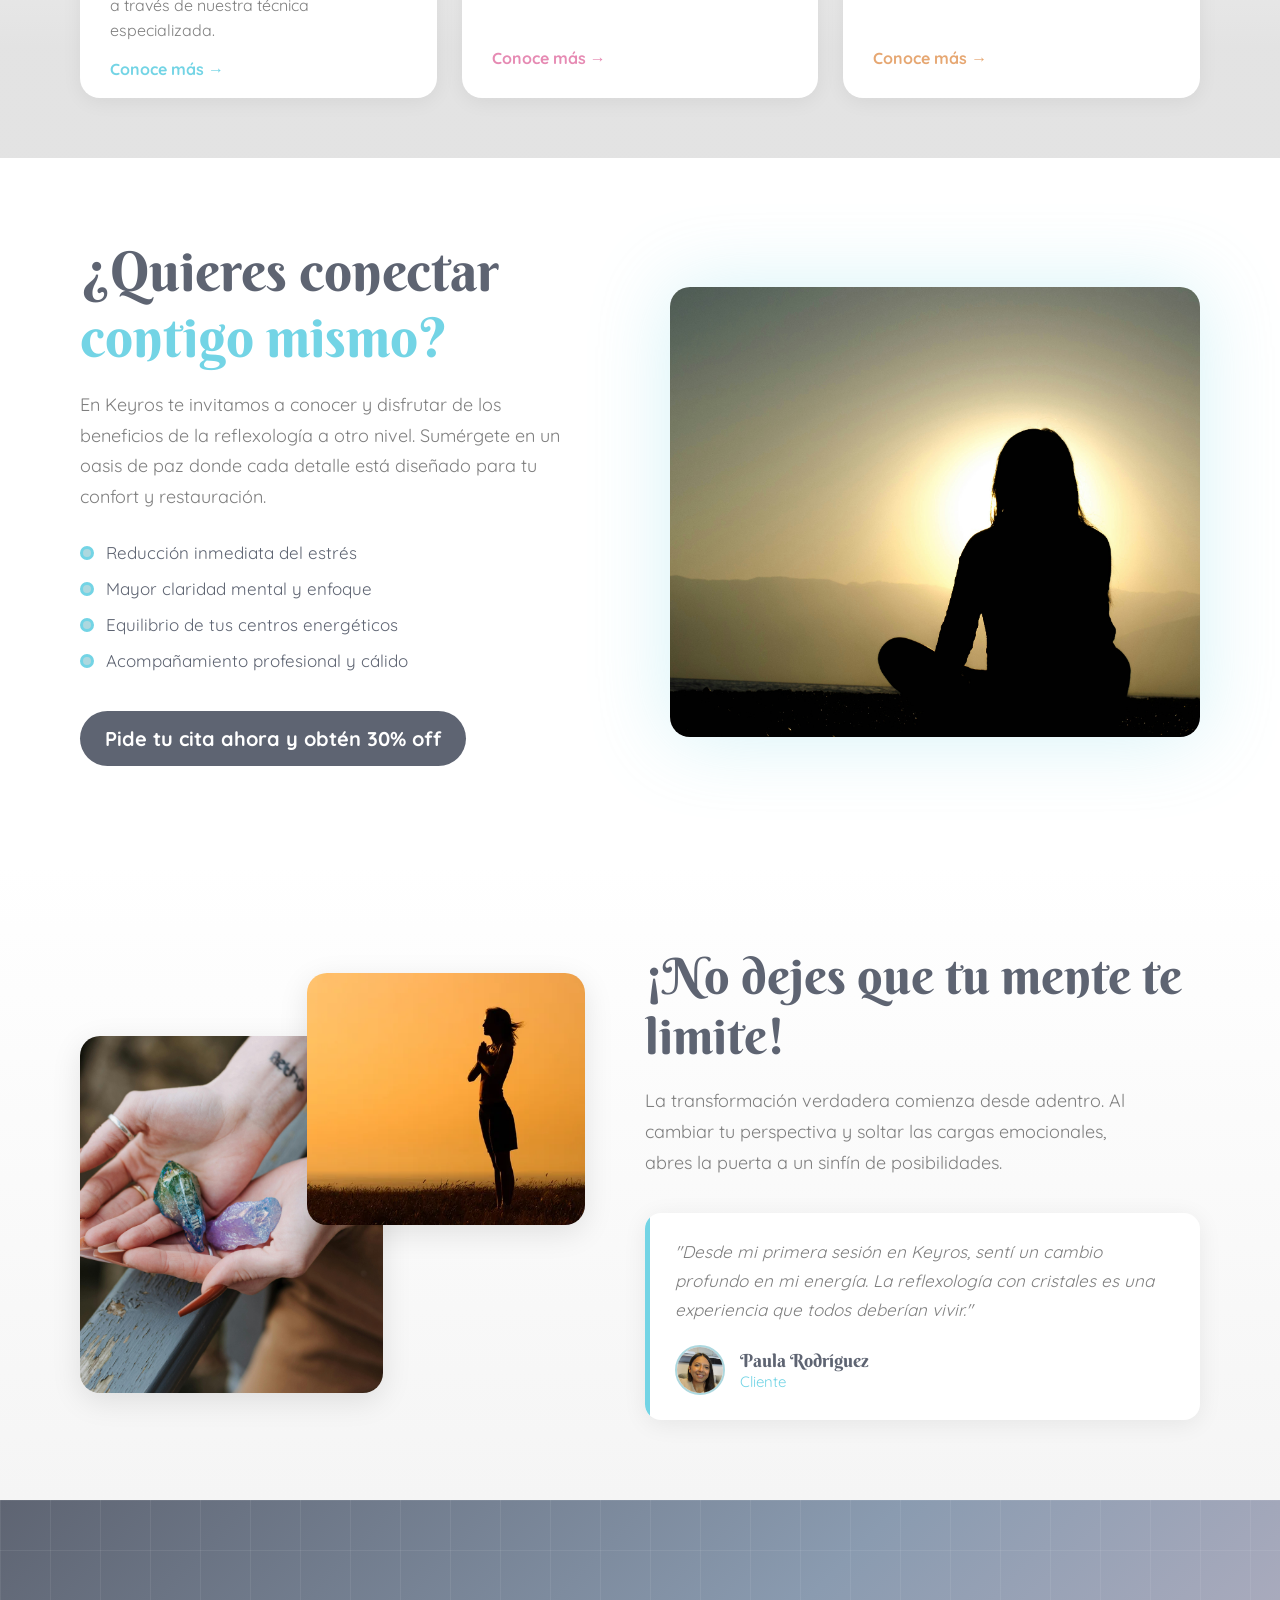
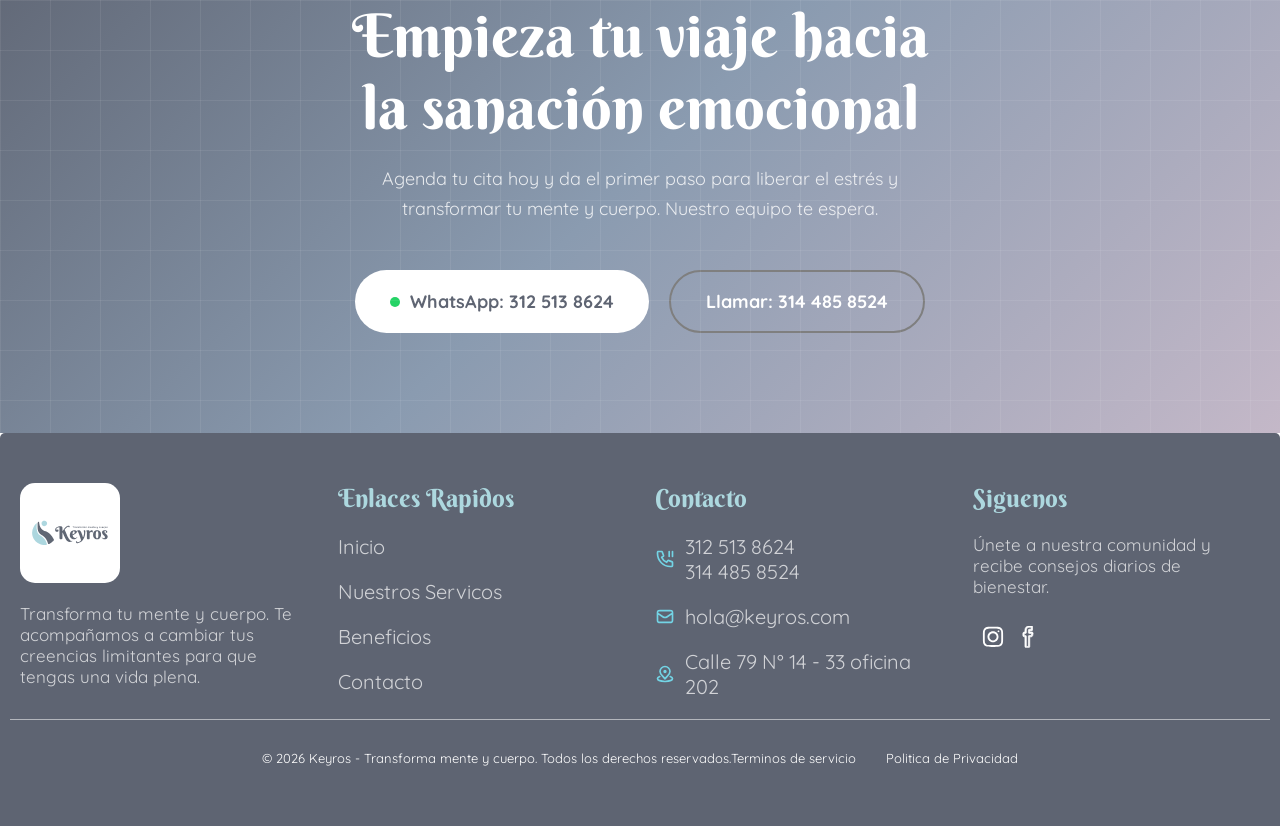
==== commit 83b6fd3d: "terminado" ====
--- a/index.html
+++ b/index.html
@@ -1,369 +1,375 @@
-<!DOCTYPE html>
+<!doctype html>
 <html lang="en">
-
-<head>
-    <meta charset="UTF-8">
-    <meta name="viewport" content="width=device-width, initial-scale=1.0">
+  <head>
+    <meta charset="UTF-8" />
+    <meta name="viewport" content="width=device-width, initial-scale=1.0" />
     <title>Keyros</title>
-    <link rel="stylesheet" href="styles.css">
-    <link rel="stylesheet" href="index.css">
-    <link rel="icon" type="image/png" href="/imgs/page__icon.png">
-</head>
-
-<body>
-
-    <header class="header__container ">
-
-
-        <div class="logo">
-            <img src="/imgs/logo_main.svg" alt="" class="logo__img">
-        </div>
-
-        <div class=" logo logo__mobile"><img src="/imgs/page__icon.png" alt="" class="logo__img">
-        </div>
-
-        <input type="checkbox" id="toggle__menu">
-        <label for="toggle__menu">
-            <img class="menu__icon" src="/imgs/bars-solid-full.svg" alt="">
-        </label>
-
-        <nav class="menu">
-            <ul class="menu__list">
-                <li class="menu__item"><a href="">Nosotros</a></li>
-                <li class="menu__item"><a href="">Servicios</a></li>
-                <li class="menu__item agenda"><a href="">Agenda Ahora</a></li>
+    <link rel="stylesheet" href="styles.css" />
+    <link rel="stylesheet" href="index.css" />
+    <link rel="icon" type="image/png" href="/imgs/page__icon.png" />
+  </head>
+
+  <body>
+    <header class="header__container">
+      <div class="logo">
+        <img src="/imgs/logo_main.svg" alt="" class="logo__img" />
+      </div>
+
+      <div class="logo logo__mobile">
+        <img src="/imgs/page__icon.png" alt="" class="logo__img" />
+      </div>
+
+      <input type="checkbox" id="toggle__menu" />
+      <label for="toggle__menu">
+        <img class="menu__icon" src="/imgs/bars-solid-full.svg" alt="" />
+      </label>
+
+      <nav class="menu">
+        <ul class="menu__list">
+          <li class="menu__item">
+            <a class="menu__link" href="index.html">Inicio</a>
+          </li>
+          <li class="menu__item">
+            <a class="menu__link" href="#servicios">Servicios</a>
+          </li>
+          <li class="menu__item agenda">
+            <a class="menu__link" href="form.html">Agenda Ahora</a>
+          </li>
+        </ul>
+      </nav>
+    </header>
+
+    <main>
+      <section class="container__main__page background__gradient1">
+        <div class="main__title">
+          <div class="floating__text">
+            <p>Bienestar integral</p>
+          </div>
+
+          <h1>Transforma mente y cuerpo</h1>
+          <div class="menu__buttons">
+            <p class="description__text">
+              Descubre un espacio dedicado a tu sanación emocional, donde la
+              relajación y la conexión interior son nuestra prioridad.
+            </p>
+
+            <a href="/form.html" class="start">
+              <p>Comienza Hoy </p>
+            </a>
+            <a href="/servicios.html" class="services">
+              <p>Nuestros Servicios</p>
+            </button></a>
+          </div>
+        </div>
+
+        <div class="main__image">
+          <img src="/imgs/contraluz-silueta-atardecer.jpg" alt="" />
+
+          <div class="float__card">
+            <div class="float__card__icon">
+              <img src="/imgs/leaf-svgrepo-com.svg" alt="" />
+            </div>
+            <div>
+              <p class="float__card__label">Agenda hoy</p>
+              <p class="float__card__texto">30% de Descuento</p>
+            </div>
+          </div>
+        </div>
+      </section>
+
+      <section id="servicios" class="services__header">
+        <p class="services__text">Nuestros Servicios</p>
+
+        <h2 class="services__title">
+          Descubre el poder de <br />
+          conectar contigo mismo
+        </h2>
+
+        <p class="services__subtitle">
+          En Keyros, diseñamos experiencias que te guían hacia un estado de
+          equilibrio total. Cada sesión es un viaje hacia tu bienestar integral.
+        </p>
+      </section>
+
+      <section class="cards__section background__gradient2">
+        <div class="service__card">
+          <div class="card__icon card__icon__blue">
+            <img class="blue" src="/imgs/star-alt-4-svgrepo-com.svg" alt="" />
+          </div>
+
+          <h3 class="card__title">Reflexología con Cristales</h3>
+
+          <p class="card__description">
+            Conoce todos los beneficios que trae la reflexología a otro nivel.
+            Equilibra tu energía y libera tensiones acumuladas a través de
+            nuestra técnica especializada.
+          </p>
+
+          <a href="/servicios.html#1" class="card__link link__color__blue">Conoce más →</a>
+        </div>
+
+        <div class="service__card">
+          <div class="card__icon card__icon__pink">
+            <img class="pink" src="/imgs/heart-svgrepo-com.svg" alt="" />
+          </div>
+
+          <h3 class="card__title">Sanación Emocional</h3>
+
+          <p class="card__description">
+            Vive una experiencia de relajación y libérate del estrés. Te
+            acompañamos a procesar y soltar emociones estancadas para que fluyas
+            con la vida.
+          </p>
+
+          <a href="/servicios.html#2" class="card__link link__color__pink">Conoce más →</a>
+        </div>
+
+        <div class="service__card">
+          <div class="card__icon card__icon__orange">
+            <img class="orange" src="/imgs/leaf-svgrepo-com.svg" alt="" />
+          </div>
+
+          <h3 class="card__title">Cambio de Creencias</h3>
+
+          <p class="card__description">
+            No dejes que tu mente te limite. Te acompañamos a transformar tus
+            creencias limitantes para que tengas una vida verdaderamente plena y
+            abundante.
+          </p>
+
+          <a href="/servicios.html#3" class="card__link link__color__orange">Conoce más →</a>
+        </div>
+      </section>
+
+      <section id="beneficios" class="benefits__section">
+        <div class="benefits__text">
+          <h2 class="benefits__title">
+            ¿Quieres conectar <br />
+
+            <span class="benefits__title__color">contigo mismo?</span>
+          </h2>
+
+          <p class="benefits__description">
+            En Keyros te invitamos a conocer y disfrutar de los beneficios de la
+            reflexología a otro nivel. Sumérgete en un oasis de paz donde cada
+            detalle está diseñado para tu confort y restauración.
+          </p>
+
+          <ul class="benefits__list">
+            <li class="benefit__item">
+              <span class="benefit__dot"></span>
+              Reducción inmediata del estrés
+            </li>
+            <li class="benefit__item">
+              <span class="benefit__dot"></span>
+              Mayor claridad mental y enfoque
+            </li>
+            <li class="benefit__item">
+              <span class="benefit__dot"></span>
+              Equilibrio de tus centros energéticos
+            </li>
+            <li class="benefit__item">
+              <span class="benefit__dot"></span>
+              Acompañamiento profesional y cálido
+            </li>
+          </ul>
+           <a  href="/form.html"><button class="start space">Pide tu cita ahora y obtén 30% off</button></a>
+        </div>
+        <div class="benefits__img">
+          <img src="/imgs/señora_mirando_el_sol_relajada.jpg" alt="" />
+        </div>
+      </section>
+
+      <section class="mind__section">
+        <div class="mind__imgs">
+          <div class="mind__img mind__img__1">
+            <img src="imgs/mano_sostiene_cristales_real.webp" alt="" />
+          </div>
+
+          <div class="mind__img mind__img__2">
+            <img src="imgs/paz_persona_libre.jpg" alt="" />
+          </div>
+        </div>
+
+        <div class="mind__content">
+          <h2 class="mind__title">¡No dejes que tu mente te limite!</h2>
+
+          <p class="mind__text">
+            La transformación verdadera comienza desde adentro. Al cambiar tu
+            perspectiva y soltar las cargas emocionales, abres la puerta a un
+            sinfín de posibilidades.
+          </p>
+
+          <div class="testimonio">
+            <div class="testimonial__separator"></div>
+
+            <div class="testimonial__text">
+              <p class="testimonial__opinion">
+                "Desde mi primera sesión en Keyros, sentí un cambio profundo en
+                mi energía. La reflexología con cristales es una experiencia que
+                todos deberían vivir."
+              </p>
+              <div class="testimonial__person">
+                <img
+                  src="/imgs/persona_testimonio.JPG"
+                  alt=""
+                  class="testimonial__img"
+                />
+                <div>
+                  <p class="name">Paula Rodríguez</p>
+
+                  <p class="client">Cliente</p>
+                </div>
+              </div>
+            </div>
+          </div>
+        </div>
+      </section>
+
+      <section id="contacto" class="call__section">
+        <div class="call__background"></div>
+        <div class="call__text">
+          <h2 class="call__title">
+            Empieza tu viaje hacia <br />
+            la sanación emocional
+          </h2>
+          <p class="call__subtitle">
+            Agenda tu cita hoy y da el primer paso para liberar el estrés y
+            transformar tu mente y cuerpo. Nuestro equipo te espera.
+          </p>
+          <div class="call__buttons">
+            <a
+              href="https://wa.me/573125138624"
+              target="_blank"
+              class="call__button call__button__whats"
+            >
+              <span class="call__dot__green"></span>
+              WhatsApp: 312 513 8624
+            </a>
+            <a
+              href="tel:+573144858524"
+              class="call__button call__button__phone"
+            >
+              Llamar: 314 485 8524
+            </a>
+          </div>
+        </div>
+      </section>
+    </main>
+
+    <footer>
+      <div class="footer__text">
+        <div class="footer__text__section">
+          <div class="white__logo"><img src="/imgs/logo_main.svg" /></div>
+          <div class="footer__paragraph">
+            <p>
+              Transforma tu mente y cuerpo. Te acompañamos a cambiar tus
+              creencias limitantes para que tengas una vida plena.
+            </p>
+          </div>
+        </div>
+        <div class="footer__text__section">
+          <div class="footer__section__title">
+            <h3>Enlaces Rapidos</h3>
+            <nav>
+              <ul class="footer__list">
+                <li class="footer__list__item"><a href="#">Inicio</a></li>
+
+                <li class="footer__list__item">
+                  <a href="#servicios">Nuestros Servicos</a>
+                </li>
+
+                <li class="footer__list__item">
+                  <a href="#beneficios">Beneficios</a>
+                </li>
+
+                <li class="footer__list__item">
+                  <a href="#contacto">Contacto</a>
+                </li>
+              </ul>
+            </nav>
+          </div>
+        </div>
+        <div class="footer__text__section">
+          <div class="footer__section__title">
+            <h3>Contacto</h3>
+          </div>
+          <nav>
+            <ul class="footer__list">
+              <li class="footer__list__item">
+                <img
+                  src="/imgs/phone-pause-svgrepo-com.svg"
+                  alt=""
+                  class="footer__link__icon"
+                />
+                <div class="numbers">
+                  <a href=""> 312 513 8624 </a>
+                  <br />
+                  <a href=""> 314 485 8524 </a>
+                </div>
+              </li>
+
+              <li class="footer__list__item">
+                <img
+                  src="/imgs/mail-svgrepo-com.svg"
+                  alt=""
+                  class="footer__link__icon"
+                /><a href="">hola@keyros.com</a>
+              </li>
+
+              <li class="footer__list__item">
+                <img
+                  src="/imgs/map-pin-alt-svgrepo-com.svg"
+                  alt=""
+                  class="footer__link__icon"
+                /><a
+                  target="_blank"  href="https://www.google.com/maps/place/Cl.+79+%23+14-+33,+Bogot%C3%A1/@4.664915,-74.0572863,17z/data=!3m1!4b1!4m6!3m5!1s0x8e3f9a5f12ed7e97:0x460403b6933eddb8!8m2!3d4.664915!4d-74.0572863!16s%2Fg%2F11m6qz9rjn?entry=ttu&g_ep=EgoyMDI2MDQxNC4wIKXMDSoASAFQAw%3D%3D"
+                  >Calle 79 N° 14 - 33 oficina 202</a
+                >
+              </li>
             </ul>
-        </nav>
-
-    </header>
-
-    <main>
-
-        <section class="container__main__page background__gradient1">
-
-
-
-            <div class="main__title">
-
-                <div class="floating__text">
-                    <p><img src="" alt=""> Bienestar integral</p>
-                </div>
-
-                <h1>Transforma mente y cuerpo </h1>
-                <div class="menu__buttons">
-
-                    <p class="description__text">Descubre un espacio dedicado a tu sanación emocional, donde la
-                        relajación y la conexión interior
-                        son nuestra prioridad.</p>
-
-                    <button class="start">
-                        <p>Comienza Hoy</p>
-                    </button>
-                    <button class="services">
-                        <p>Nuestros Servicios</p>
-                    </button>
-
-
-                </div>
-            </div>
-
-            <div class="main__image">
-
-                <img src="/imgs/contraluz-silueta-atardecer.jpg" alt="">
-
-                <div class="float__card">
-                    <div class="float__card__icon">
-                        <img src="/imgs/leaf-svgrepo-com.svg" alt="">
-                    </div>
-                    <div>
-                        <p class="float__card__label">Agenda hoy</p>
-                        <p class="float__card__texto">30% de Descuento</p>
-                    </div>
-
-
-                </div>
-            </div>
-
-
-
-
-        </section>
-
-        <section class="services__header">
-
-            <p class="services__text">Nuestros Servicios</p>
-
-            <h2 class="services__title">Descubre el poder de <br> conectar contigo mismo</h2>
-
-            <p class="services__subtitle">En Keyros, diseñamos experiencias que te guían hacia un estado de equilibrio
-
-                total. Cada sesión es un viaje hacia tu bienestar integral.</p>
-
-        </section>
-
-
-        <section class="cards__section background__gradient2">
-
-            <div class="service__card">
-                <div class="card__icon card__icon__blue">
-                    <img class="blue" src="/imgs/star-alt-4-svgrepo-com.svg" alt="">
-                </div>
-
-                <h3 class="card__title">Reflexología con Cristales</h3>
-
-                <p class="card__description">Conoce todos los beneficios que trae la reflexología a otro nivel.
-                    Equilibra tu energía y libera tensiones acumuladas a través de nuestra técnica especializada.</p>
-
-                <a href="" class="card__link  link__color__blue">Conoce más →</a>
-            </div>
-
-            <div class="service__card">
-                <div class="card__icon card__icon__pink">
-                    <img class="pink" src="/imgs/heart-svgrepo-com.svg" alt="">
-                </div>
-
-                <h3 class="card__title">Sanación Emocional</h3>
-
-                <p class="card__description">Vive una experiencia de relajación y libérate del estrés. Te acompañamos a
-                    procesar y soltar emociones estancadas para que fluyas con la vida.</p>
-
-                <a href="" class="card__link  link__color__pink">Conoce más →</a>
-            </div>
-
-            <div class="service__card">
-                <div class="card__icon card__icon__orange">
-                    <img class="orange" src="/imgs/leaf-svgrepo-com.svg" alt="">
-                </div>
-
-                <h3 class="card__title">Cambio de Creencias</h3>
-
-                <p class="card__description">No dejes que tu mente te limite. Te acompañamos a transformar tus creencias
-                    limitantes para que tengas una vida verdaderamente plena y abundante.</p>
-
-                <a href="" class="card__link link__color__orange">Conoce más →</a>
-            </div>
-
-        </section>
-
-        <section class="benefits__section">
-
-
-            <div class="benefits__text">
-
-                <h2 class="benefits__title">
-
-                    ¿Quieres conectar <br>
-
-                    <span class="benefits__title__color">contigo mismo?</span>
-
-                </h2>
-
-                <p class="benefits__description">
-                    En Keyros te invitamos a conocer y disfrutar de los beneficios de la
-                    reflexología a otro nivel. Sumérgete en un oasis de paz donde cada
-                    detalle está diseñado para tu confort y restauración.
-                </p>
-
-                <ul class="benefits__list">
-
-                    <li class="benefit__item">
-
-                        <span class="benefit__dot"></span>
-                        Reducción inmediata del estrés
-
-                    </li>
-                    <li class="benefit__item">
-
-                        <span class="benefit__dot"></span>
-                        Mayor claridad mental y enfoque
-
-                    </li>
-                    <li class="benefit__item">
-
-                        <span class="benefit__dot"></span>
-                        Equilibrio de tus centros energéticos
-
-                    </li>
-                    <li class="benefit__item">
-
-                        <span class="benefit__dot"></span>
-                        Acompañamiento profesional y cálido
-
-                    </li>
-                </ul>
-                <button class="start">
-                    Pide tu cita ahora y obtén 30% off
-                </button>
-            </div>
-            <div class="benefits__img">
-                <img src="/imgs/señora_mirando_el_sol_relajada.jpg" alt="">
-            </div>
-        </section>
-
-        <section class="mind__section">
-
-            <div class="mind__imgs">
-
-                <div class="mind__img mind__img__1">
-                    <img src="imgs/mano_sostiene_cristales_real.webp" alt="">
-                </div>
-
-                <div class="mind__img mind__img__2">
-                    <img src="imgs/paz_persona_libre.jpg" alt="">
-                </div>
-
-            </div>
-
-            <div class="mind__content">
-
-                <h2 class="mind__title">¡No dejes que tu mente te limite!</h2>
-
-                <p class="mind__text">
-                    La transformación verdadera comienza desde adentro. Al cambiar tu
-                    perspectiva y soltar las cargas emocionales, abres la puerta a un
-                    sinfín de posibilidades.
-                </p>
-
-                <div class="testimonio">
-
-                    <div class="testimonial__separator"></div>
-
-                    <div class="testimonial__text">
-
-                        <p class="testimonial__opinion">
-                            "Desde mi primera sesión en Keyros, sentí un cambio profundo
-                            en mi energía. La reflexología con cristales es una experiencia
-                            que todos deberían vivir."
-                        </p>
-                        <div class="testimonial__person">
-                            <img src="/imgs/persona_testimonio.JPG" alt="" class="testimonial__img">
-                            <div>
-                                <p class="name">Paula Rodríguez</p>
-
-                                <p class="client">Cliente</p>
-                            </div>
-
-                        </div>
-                    </div>
-                </div>
-            </div>
-        </section>
-
-        <section class="call__section">
-            <div class="call__background"></div>
-            <div class="call__text">
-                <h2 class="call__title">Empieza tu viaje hacia <br> la sanación emocional</h2>
-                <p class="call__subtitle">
-                    Agenda tu cita hoy y da el primer paso para liberar el estrés y
-                    transformar tu mente y cuerpo. Nuestro equipo te espera.
-                </p>
-                <div class="call__buttons">
-                    <a href="https://wa.me/573125138624" target="_blank" class="call__button call__button__whats">
-                        <span class="call__dot__green"></span>
-                        WhatsApp: 312 513 8624
-                    </a>
-                    <a href="tel:+573144858524" class="call__button call__button__phone">
-                        Llamar: 314 485 8524
-                    </a>
-                </div>
-            </div>
-        </section>
-
-    </main>
-
-    <footer>
-        <div class="footer__text">
-            <div class="footer__text__section">
-                <div class="white__logo"><img src="/imgs/logo_main.svg"></div>
-                <div class="footer__paragraph">
-                    <p>Transforma tu mente y cuerpo. Te acompañamos a cambiar tus creencias limitantes para que tengas
-                        una vida plena.</p>
-                </div>
-
-            </div>
-            <div class="footer__text__section">
-                <div class="footer__section__title">
-                    <h3>Enlaces Rapidos</h3>
-                    <nav>
-                        <ul class="footer__list">
-
-                            <li class="footer__list__item"><a href="">Inicio</a></li>
-
-                            <li class="footer__list__item"><a href="">Nuestros Servicos</a></li>
-
-                            <li class="footer__list__item"><a href="">Beneficios</a></li>
-
-                            <li class="footer__list__item"><a href="">Contacto</a></li>
-
-                        </ul>
-                    </nav>
-                </div>
-
-            </div>
-            <div class="footer__text__section">
-                <div class="footer__section__title">
-                    <h3>Contacto</h3>
-                </div>
-                <nav>
-
-                    <ul class="footer__list">
-                        <li class="footer__list__item">
-                            <img src="/imgs/phone-pause-svgrepo-com.svg" alt="" class="footer__link__icon">
-                            <div class="numbers"><a href="">
-                                312 513 8624
-                            </a>
-                            <br>
-                            <a href="">
-                                314 485 8524
-                            </a></div>
-                        </li>
-
-                        <li class="footer__list__item"><img src="/imgs/mail-svgrepo-com.svg" alt="" class="footer__link__icon"><a href="">hola@keyros.com</a></li>
-
-                        <li class="footer__list__item"><img src="/imgs/map-pin-alt-svgrepo-com.svg" alt="" class="footer__link__icon"><a href="">calle 79</a></li>
-
-                    </ul>
-
-                </nav>
-
-            </div>
-            <div class="footer__text__section">
-                <div class="footer__section__title">
-                    <h3>Siguenos</h3>
-                </div>
-
-                <p class="footer__paragraph">Únete a nuestra comunidad y recibe consejos diarios de bienestar.</p>
-
-                <div class="footer__socials">
-
-                    <div class="footer_socials_img"><img class="footer__link__icon" src="imgs/instagram-svgrepo-com.svg" alt=""></div>
-                    <div class="footer_socials_img"><img class="footer__link__icon" src="imgs/facebook-svgrepo-com.svg" alt=""></div>
-
-
-                </div>
-
-
-
-            </div>
-
-        </div>
-        <div class="footer__brand">
-
-            <p class="brand">© 2026 Keyros - Transforma mente y cuerpo. Todos los derechos reservados.</p>
-
-            <ul class="terminos">
-                <li><a href="">Terminos de servicio</a></li>
-                <li><a href="">Politica de Privacidad</a></li>
-            </ul>
-
-        </div>
-
-
-
-
+          </nav>
+        </div>
+        <div class="footer__text__section">
+          <div class="footer__section__title">
+            <h3>Siguenos</h3>
+          </div>
+
+          <p class="footer__paragraph">
+            Únete a nuestra comunidad y recibe consejos diarios de bienestar.
+          </p>
+
+          <div class="footer__socials">
+            <div class="footer_socials_img">
+              <a href="https://www.instagram.com/keyros_transforma/" target="_blank">
+                <img
+                  class="footer__link__icon"
+                  src="imgs/instagram-svgrepo-com.svg"
+                  alt=""
+                />
+              </a>
+            </div>
+            <div class="footer_socials_img">
+              <img
+                class="footer__link__icon"
+                src="imgs/facebook-svgrepo-com.svg"
+                alt=""
+              />
+            </div>
+          </div>
+        </div>
+      </div>
+      <div class="footer__brand">
+        <p class="brand">
+          © 2026 Keyros - Transforma mente y cuerpo. Todos los derechos
+          reservados.
+        </p>
+
+        <ul class="terminos">
+          <li><a href="">Terminos de servicio</a></li>
+          <li><a href="">Politica de Privacidad</a></li>
+        </ul>
+      </div>
     </footer>
-
-
-</body>
-
-</html>+  </body>
+</html>
--- a/styles.css
+++ b/styles.css
@@ -17,11 +17,14 @@
     --main-orange: #e6a772;
     --main-text: Quicksand;
     --main-titles: Berkshire Swash;
+
+     --section-px: 80px;
 }
 
 html {
     font-size: 62.5%;
     font-family: var(--main-text);
+    scroll-behavior: smooth;
 
 }
 ul{
@@ -39,6 +42,9 @@
     flex-direction: column;
     min-height: 100vh;
 
+}
+section {
+    scroll-margin-top: 90px; 
 }
 
 header {
@@ -74,6 +80,14 @@
     display: none;
 }
 
+a{
+
+    text-decoration: none;
+    color:var(--main-dark-blue) ;
+
+
+}
+
 .menu__list {
     display: flex;
     align-items: center;
@@ -82,7 +96,7 @@
 
 }
 
-a {
+.menu__link {
     text-decoration: none;
     color: var(--main-dark-blue);
     font-weight: bold;
@@ -91,10 +105,12 @@
 
 }
 
-a:hover {
+.menu__link:hover {
 
     color: #73d4e5;
 }
+
+
 
 .menu__item {
 
@@ -121,6 +137,14 @@
 .agenda>a {
 
     color: white;
+
+
+}
+
+.agenda>a:hover{
+
+    color: white;
+
 
 }
 
@@ -166,7 +190,6 @@
     display: flex;
     width: 100%;
     justify-content: space-between;
-    
     gap: 10px;
 
 }
@@ -285,14 +308,18 @@
 .footer_socials_img:hover{
 
     transform: scale(1.1);
+    cursor: pointer;
 }
 
 .footer__brand{
     border-top: rgba(255, 255, 255, 0.531) 1px solid;
     padding: 30px 0px;
     display: flex;
+    flex-wrap: wrap;
     justify-content: space-between;
     align-items: center;
+    justify-content: center;
+    row-gap: 20px;
 
 }
 .terminos>li>a{
@@ -312,6 +339,7 @@
 .brand{
 
     color: white;
+    font-size: 1.3rem;
 }
 
 .terminos{
@@ -320,7 +348,31 @@
 }
 
 
+@media(max-width: 900px){
+
+
+    .footer__text{
+        flex-direction: column;
+    }
+
+ .footer__text__section{
+
+    width: 50%;
+ }
+
+ .footer__paragraph{
+
+    text-align: center;
+ }
+
+}
+
+
 @media (max-width: 600px) {
+
+    :root {
+        --section-px: 15px;
+    }
 
     .logo {
 
@@ -398,7 +450,7 @@
 
     header {
         flex-direction: row-reverse;
-        height: 90px;
+        height: 70px;
         transition: border-radius 0.3s ease;
 
     }
@@ -408,5 +460,8 @@
     }
 
 
+    
+
+
 
 }
--- a/index.css
+++ b/index.css
@@ -6,7 +6,7 @@
     gap: 30px;
     height: fit-content;
     width: 100%;
-    padding: 40px 80px 100px 80px;
+    padding: 40px var(--section-px) 100px ;
 
 
 
@@ -47,14 +47,14 @@
 
 }
 
-.main__image:hover {
+.main__image:hover,.mind__img__1:hover, .mind__img__2:hover, .benefits__img:hover{
 
     transform: rotate(1deg) scale(1.02);
 
 
 }
 
-.main__image>img {
+.main__image>img{
     height: 100%;
     width: 100%;
     object-fit: cover;
@@ -124,9 +124,22 @@
     color: var(--main-dark-blue);
     font-size: 2rem;
     margin-bottom: 25px;
-
-
-
+    transition: all 0.2s;
+
+
+
+}
+
+.space{
+
+    width: fit-content;
+    cursor: pointer;
+    z-index: 1;
+}
+
+.floating__text:hover{
+
+    transform: scale(1.05);
 }
 
 .start,
@@ -160,11 +173,13 @@
 
 }
 
+
 .services {
     color: var(--main-grey);
     border: solid 1px var(--main-blue);
     box-shadow: 0 0 7px var(--main-blue);
     transition: all 0.2s;
+    
 
 
 }
@@ -203,7 +218,7 @@
 
 .services__header {
     text-align: center;
-    padding: 60px 80px 30px 80px;
+    padding: 60px  var(--section-px) 30px ;
     max-width: 900px;
     margin: 0 auto;
 
@@ -244,7 +259,7 @@
     display: flex;
     flex-wrap: wrap;
     gap: 25px;
-    padding: 60px 80px;
+    padding: 60px var(--section-px);
     justify-content: center;
 
 
@@ -388,7 +403,7 @@
     flex-wrap: wrap;
     align-items: center;
     gap: 60px;
-    padding: 80px 80px;
+    padding: 80px var(--section-px);
 }
 
 .benefits__text {
@@ -449,9 +464,10 @@
     border-radius: 20px;
     overflow: hidden;
     box-shadow: 0 0 80px rgba(115, 212, 229, 0.3);
-}
-
-.benefits__img img {
+    transition: all 0.3s;
+}
+
+.benefits__img>img {
     width: 100%;
     height: 100%;
     object-fit: cover;
@@ -462,7 +478,7 @@
     flex-wrap: wrap;
     align-items: center;
     gap: 60px;
-    padding: 80px 80px;
+    padding: 80px var(--section-px);
     background: linear-gradient(0deg, rgba(127, 127, 127, 0.08) 0%, rgba(255, 255, 255, 1) 100%);
 }
 
@@ -490,6 +506,7 @@
     left: 0;
     bottom: 0;
     box-shadow: 0 8px 30px rgba(0, 0, 0, 0.10);
+    transition: all 0.3s;
 }
 
 .mind__img__2{
@@ -498,6 +515,7 @@
     right: 0;
     top: 0;
     box-shadow: 0 8px 30px rgba(0, 0, 0, 0.10);
+    transition: all 0.3s;
 }
 
 .mind__content {
@@ -528,6 +546,12 @@
     border-radius: 16px;
     box-shadow: 0 4px 25px rgba(0, 0, 0, 0.07);
     overflow: hidden;
+    transition: all 0.3s;
+}
+
+.testimonio:hover{
+
+    transform: scale(1.05);
 }
 
 .testimonial__separator {
@@ -579,7 +603,7 @@
 
 .call__section {
     position: relative;
-    padding: 100px 40px;
+    padding: 100px var(--section-px);
     text-align: center;
     overflow: hidden;
     background: linear-gradient(135deg, #5e6472 0%, #8a9bb0 50%, #c4b8c8 100%);
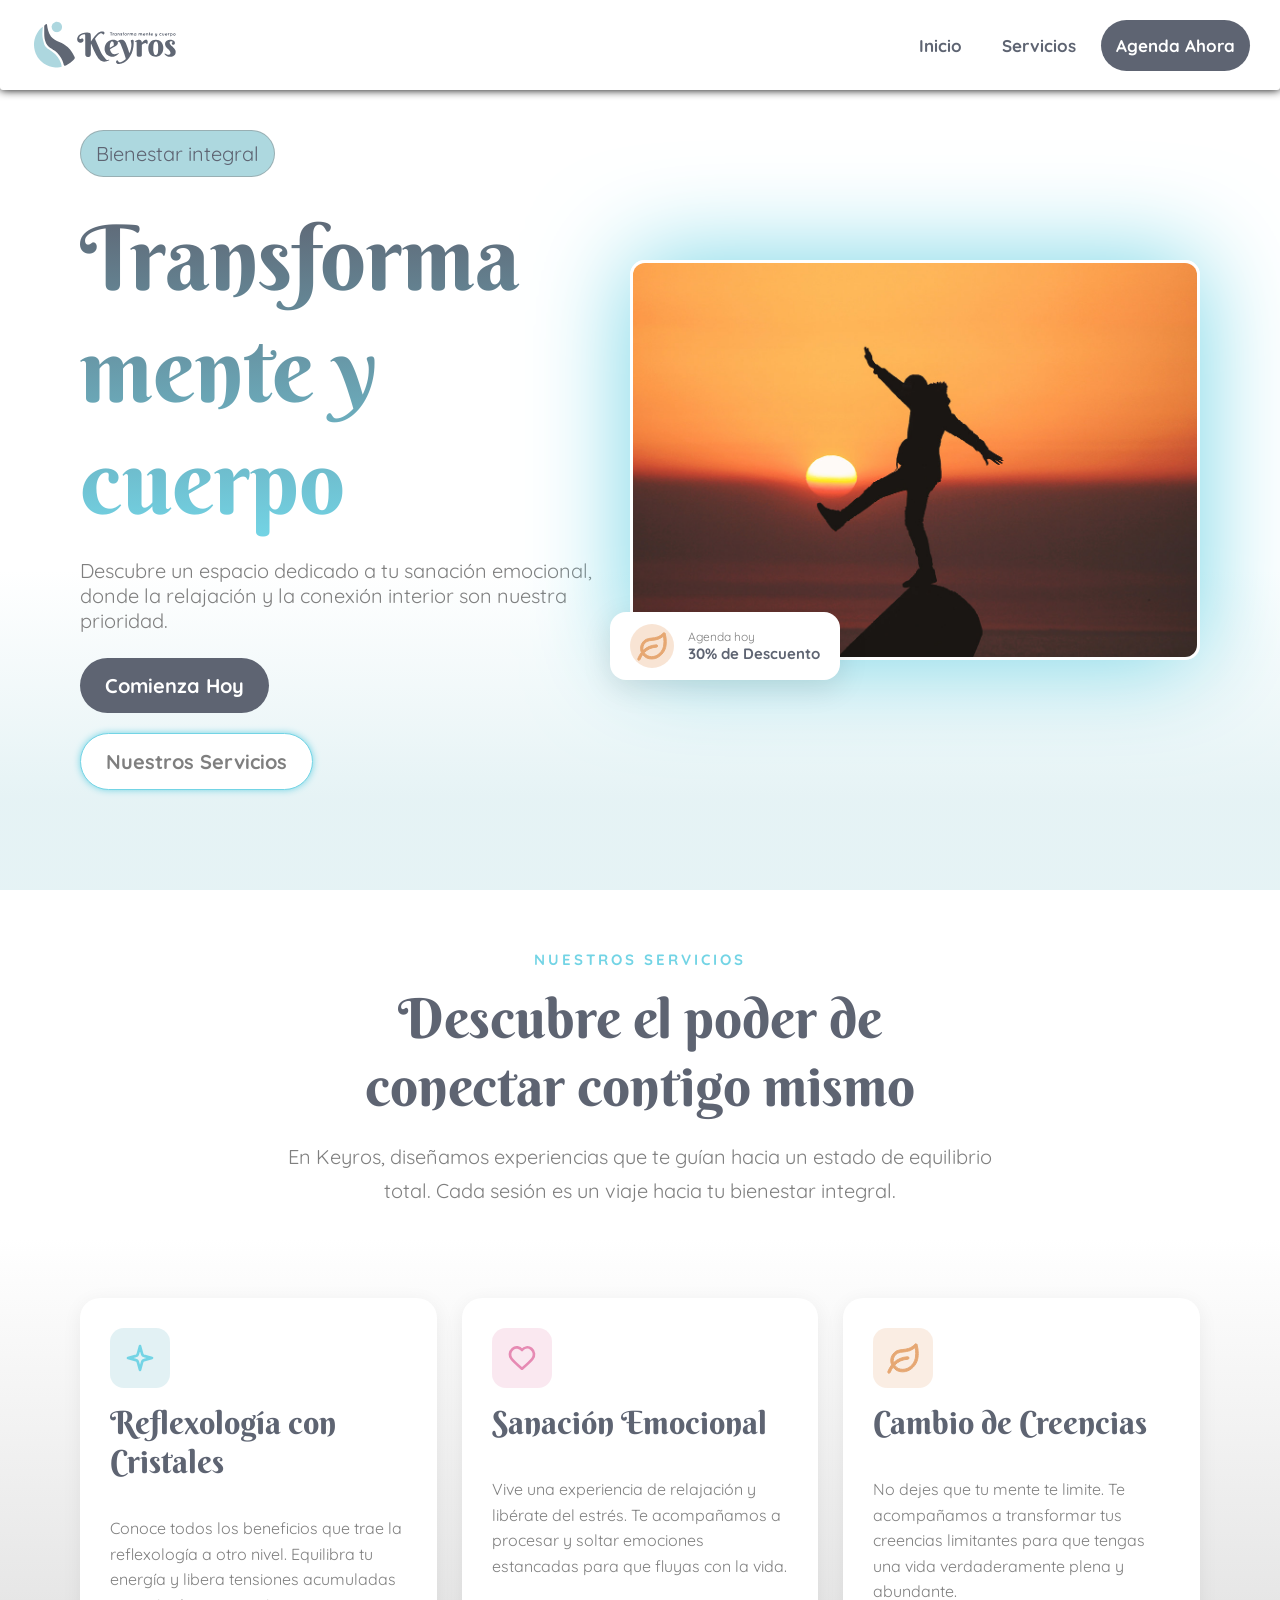
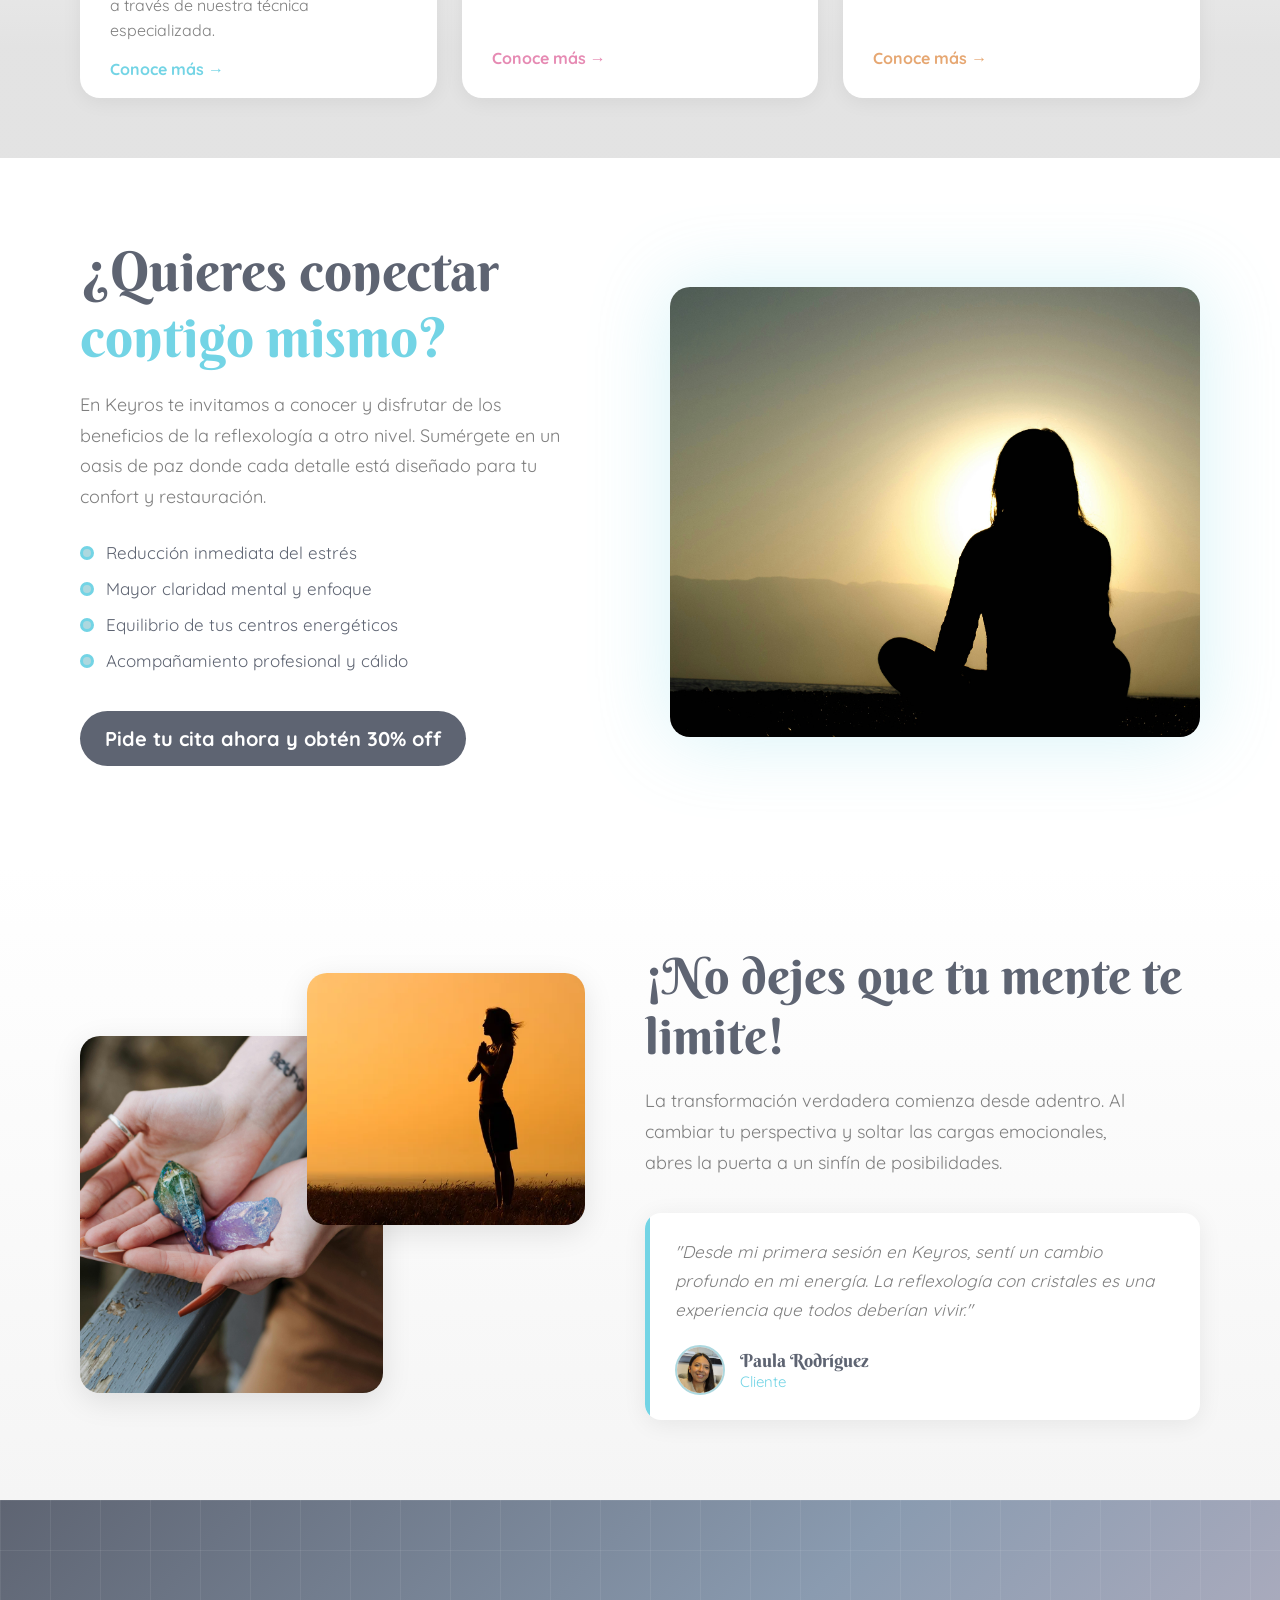
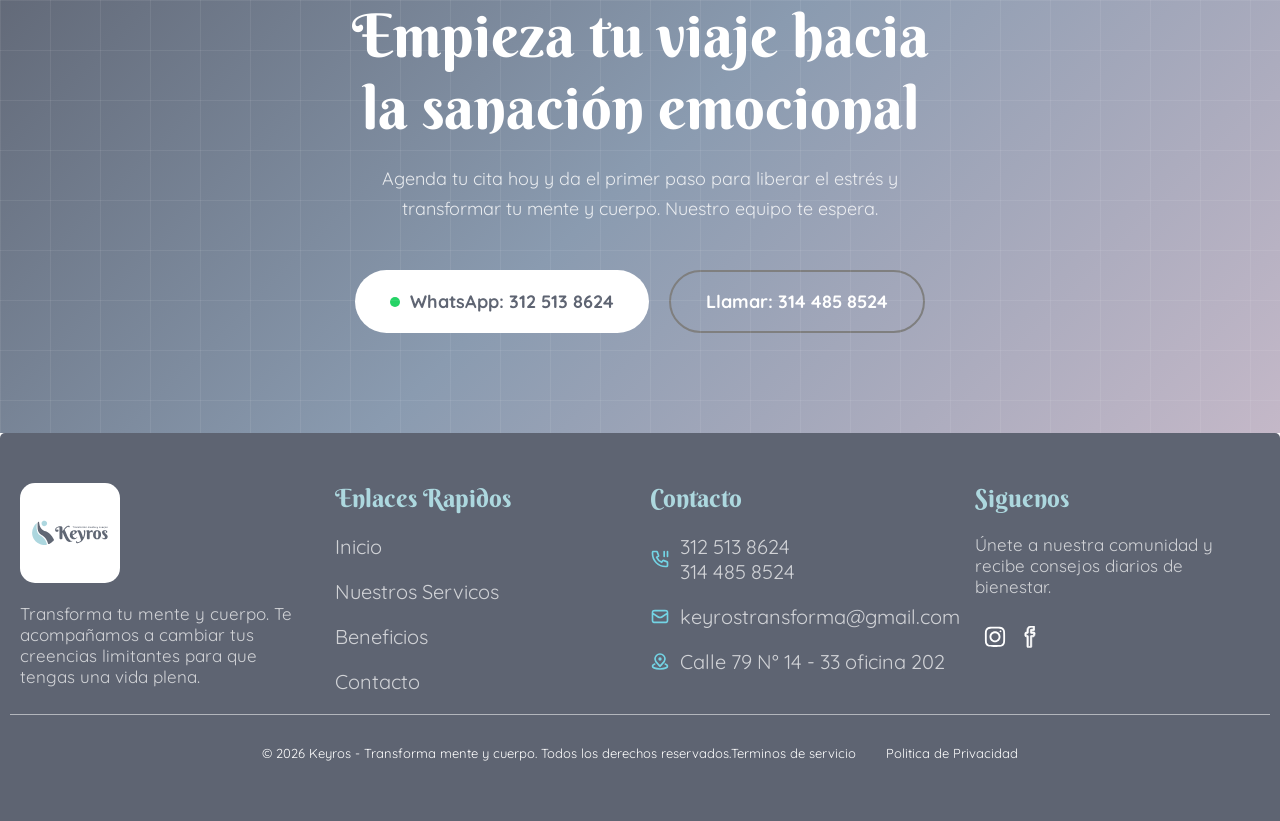
==== commit 8a1d81cb: "correo fix" ====
--- a/index.html
+++ b/index.html
@@ -314,7 +314,7 @@
                   src="/imgs/mail-svgrepo-com.svg"
                   alt=""
                   class="footer__link__icon"
-                /><a href="">hola@keyros.com</a>
+                /><a href="mailto:keyrostransforma@gmail.com">keyrostransforma@gmail.com</a>
               </li>
 
               <li class="footer__list__item">
